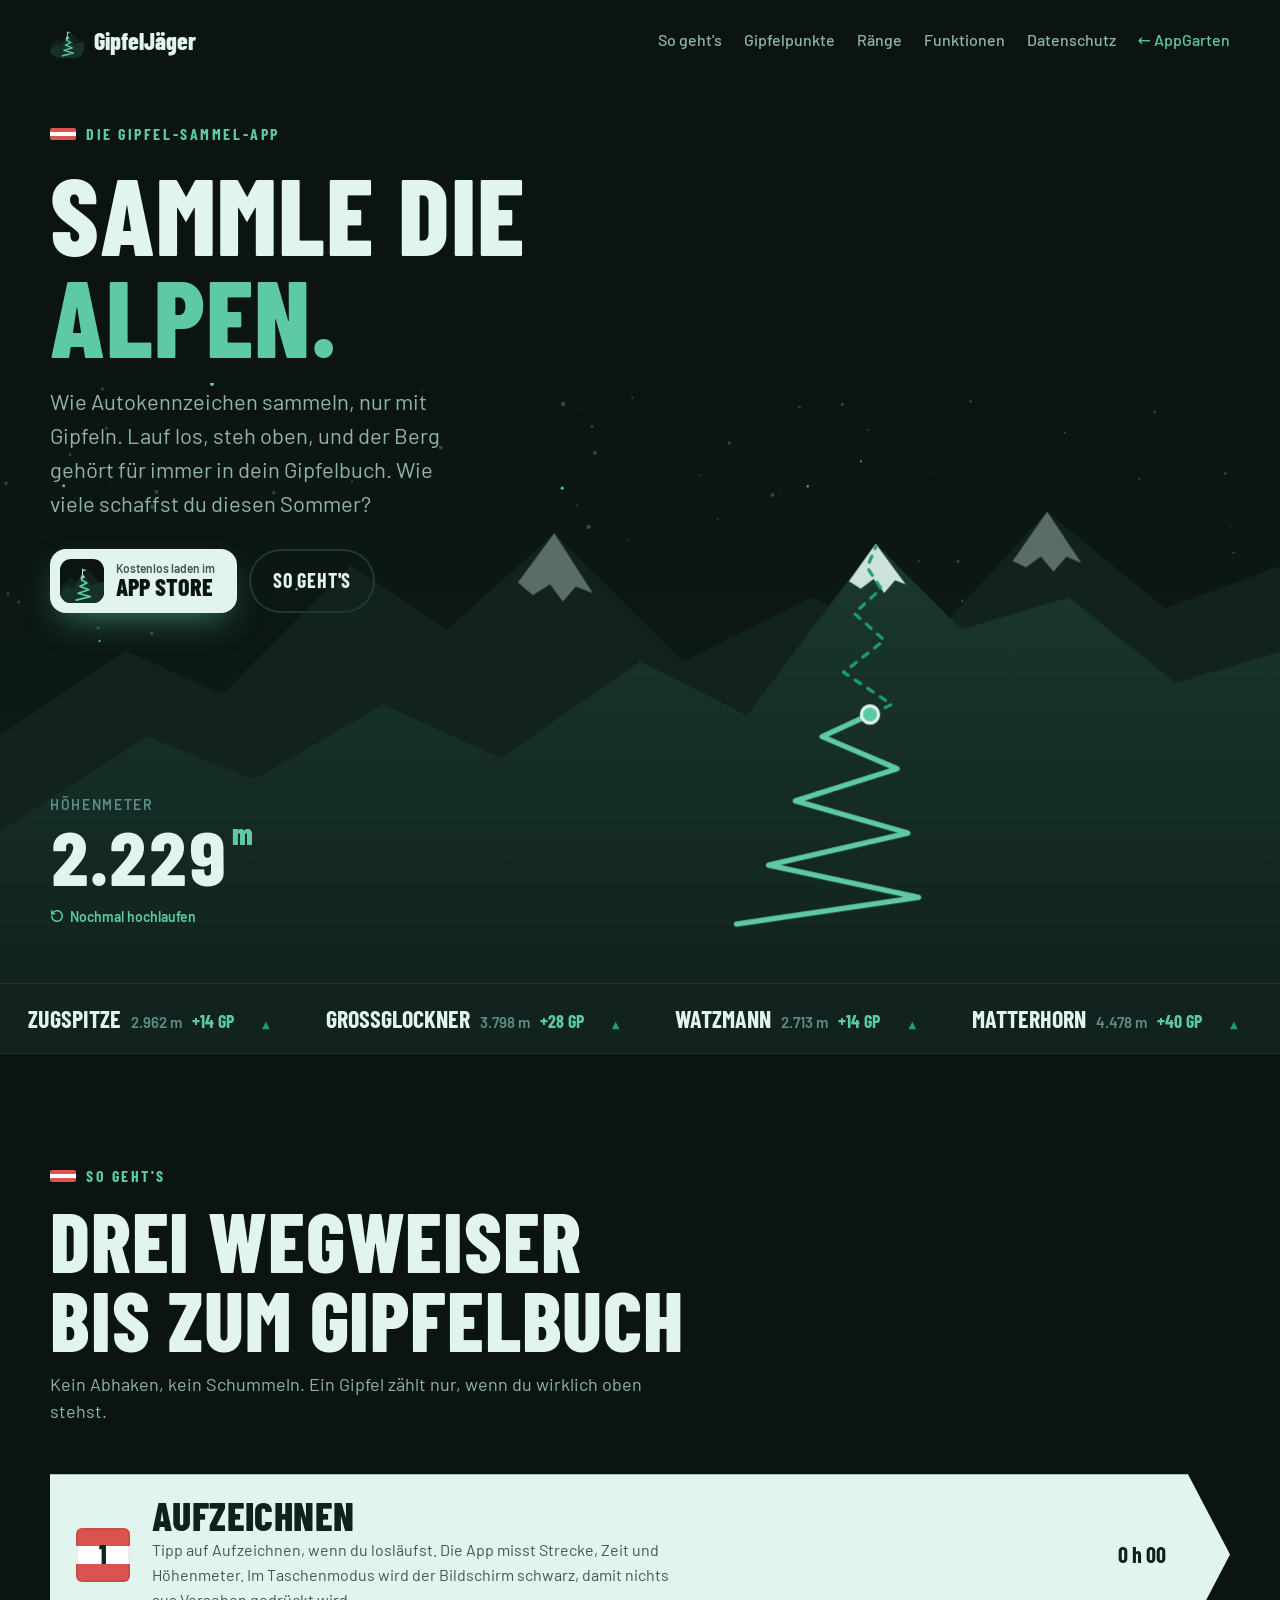
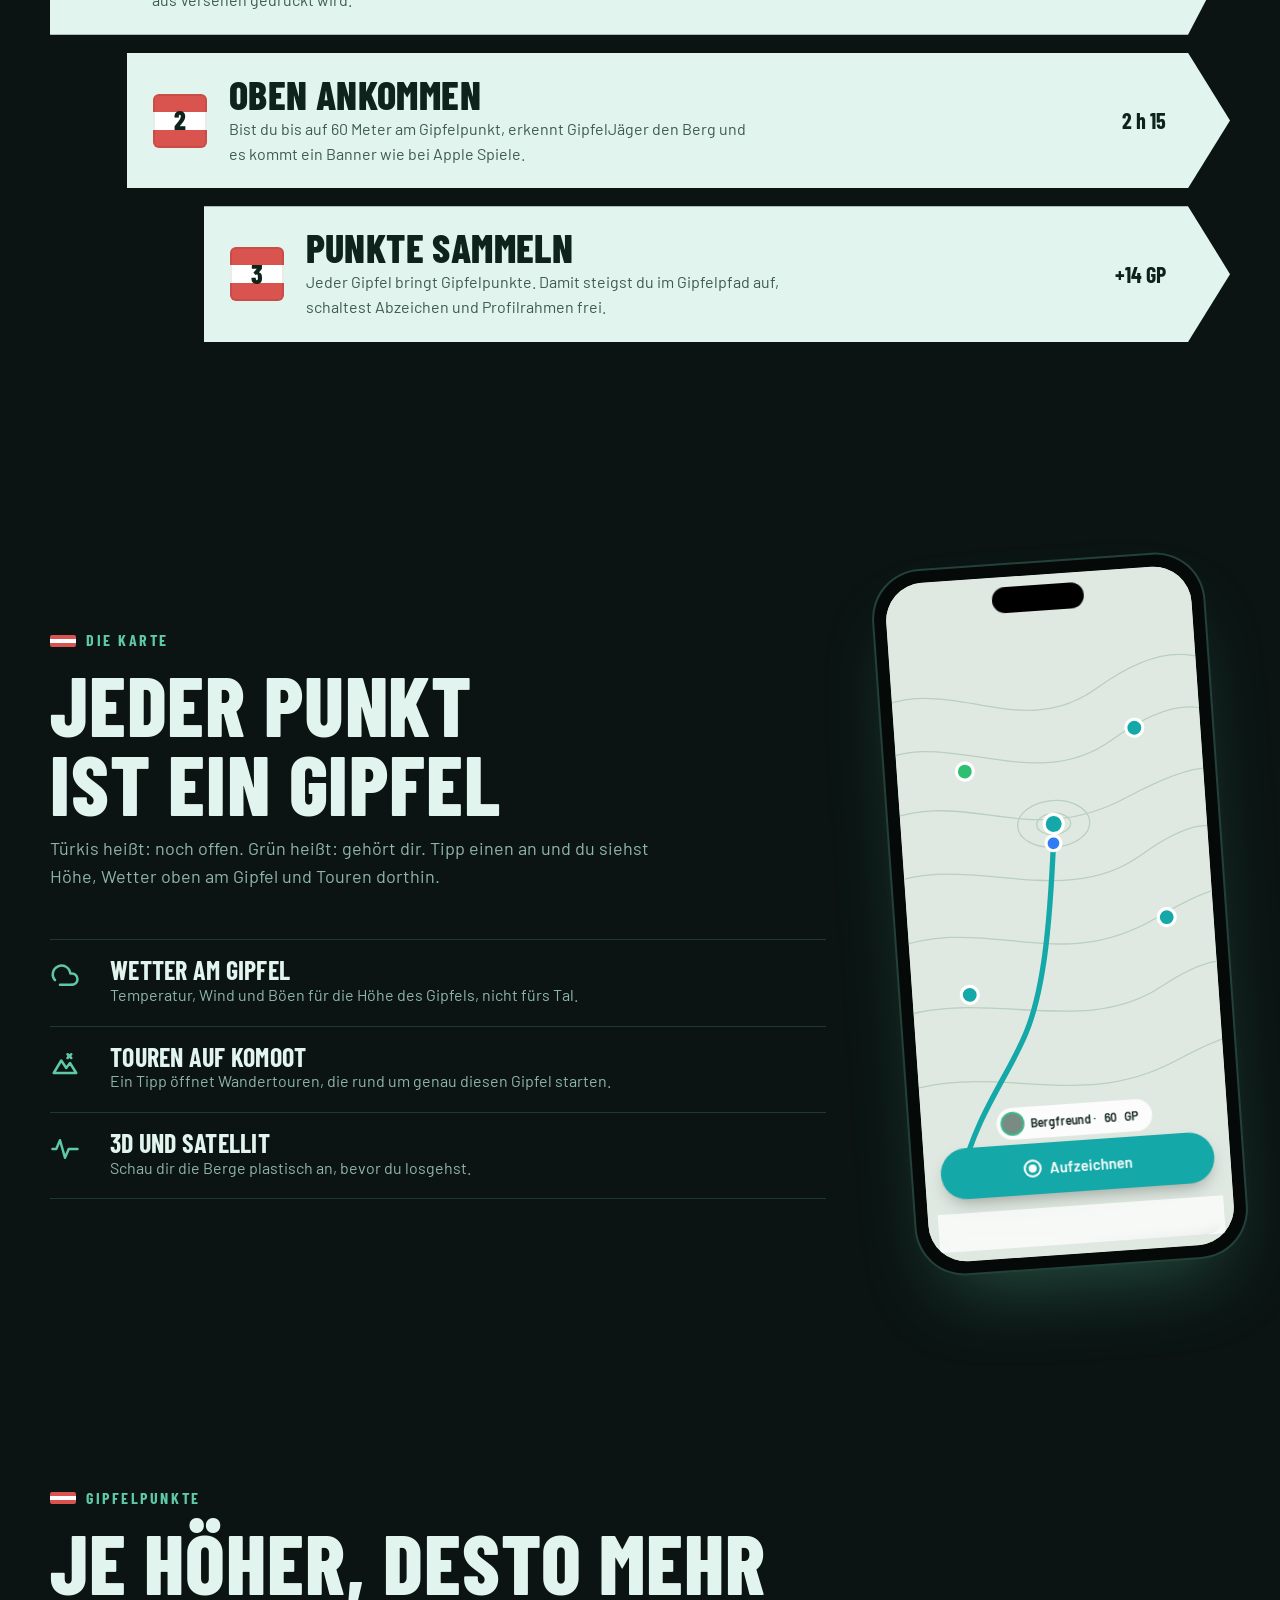
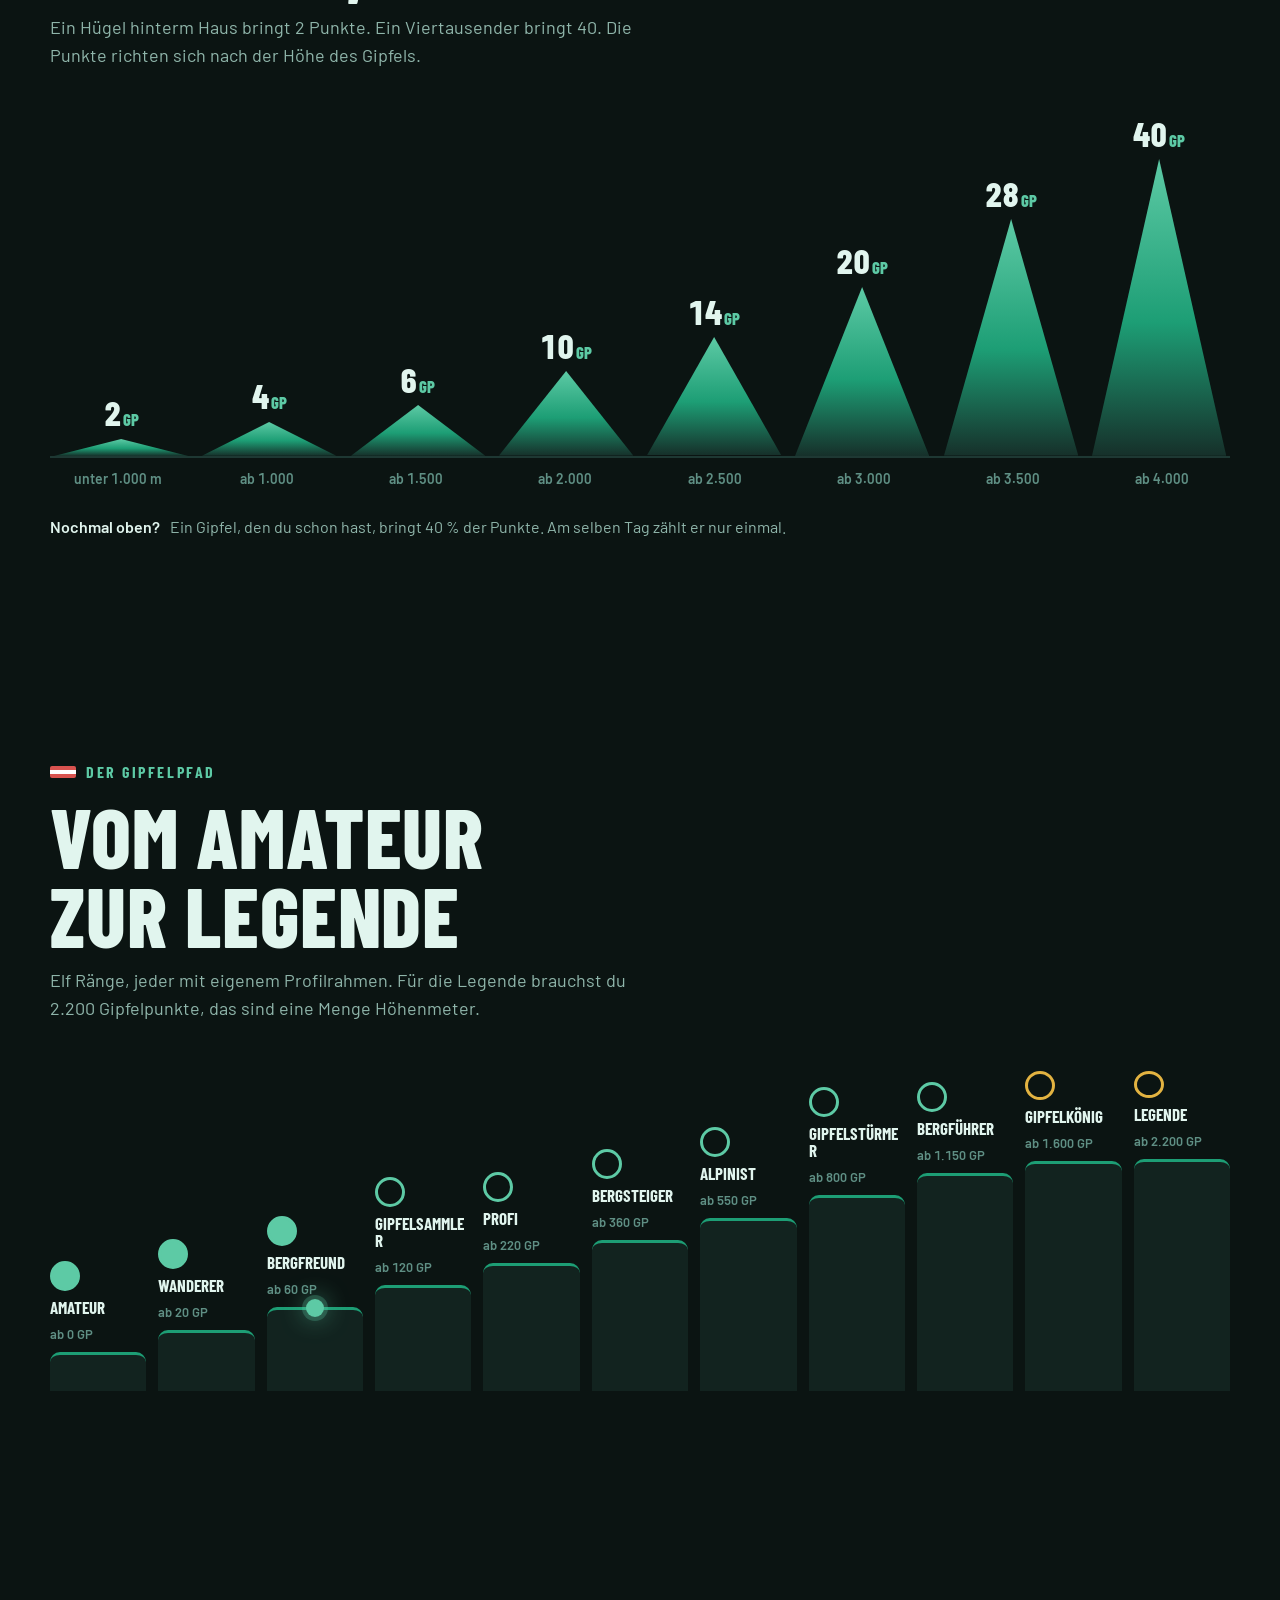
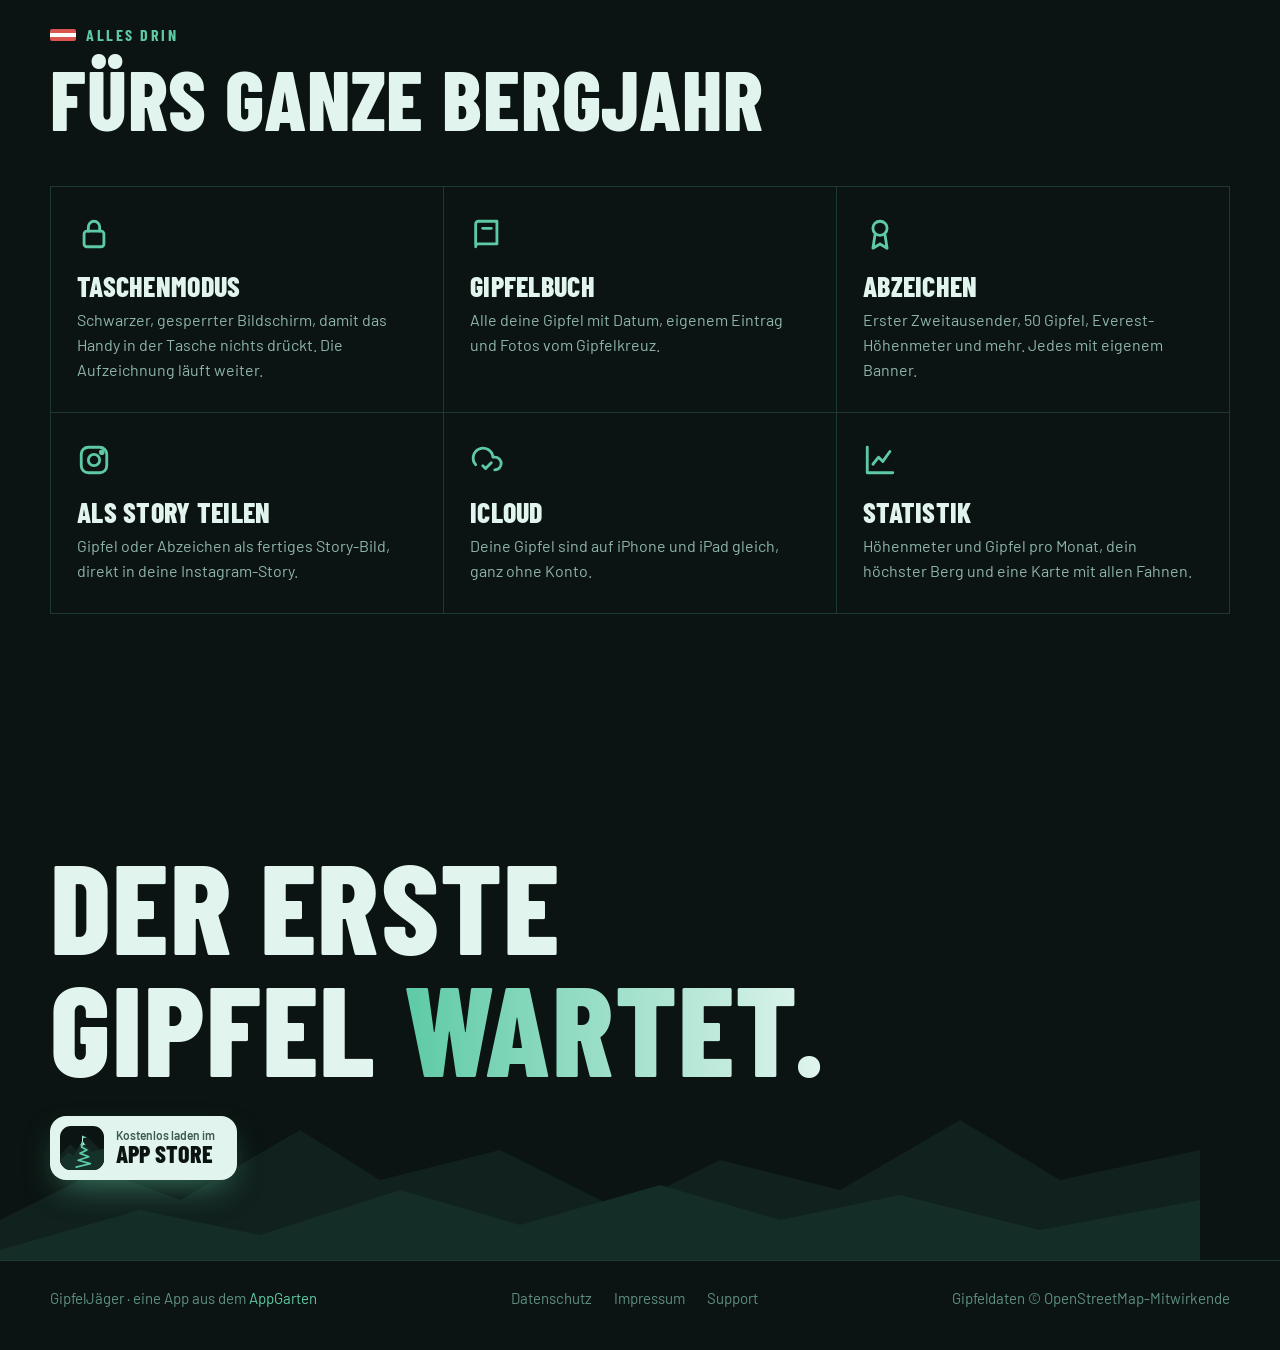
==== gipfeljaeger/index.html @ a678eef6 "Webseite aus Zip ausgepackt" ====
<!DOCTYPE html>
<html lang="de">
<head>
<meta charset="utf-8">
<meta name="viewport" content="width=device-width, initial-scale=1">
<title>GipfelJäger</title>
<meta name="description" content="GipfelJäger – sammle die Gipfel der Alpen. Aufzeichnen, oben ankommen, Gipfelpunkte sammeln.">
<link rel="stylesheet" href="../fonts/fonts.css">
<style>
/* Plan: eine einzige Nachtwelt in Dunkelgrün, wie der Startbildschirm der App.
   Layout: Hero als Berg-Szene mit Zickzack-Aufstieg, darunter Wegweiser, Handy, Punkte-Profil, Gipfelpfad. */
:root {
  --nacht: #0B1412;
  --hang: #12231F;
  --grat: #16302A;
  --spur: #1E3833;
  --tuerkis: #5DCAA5;
  --tuerkis-tief: #1D9E75;
  --schnee: #E1F5EE;
  --nebel: #8FB5AA;
  --moos: #5F8F84;
  --markierung: #D9534F;
  --display: "Barlow Condensed", "Arial Narrow", system-ui, sans-serif;
  --text: "Barlow", system-ui, -apple-system, sans-serif;
  color-scheme: dark;
}
* { box-sizing: border-box; margin: 0; padding: 0; }
html { scroll-behavior: smooth; }
body {
  background: var(--nacht);
  color: var(--schnee);
  font-family: var(--text);
  font-size: 18px;
  line-height: 1.55;
  -webkit-font-smoothing: antialiased;
  overflow-x: hidden;
}
a { color: inherit; }
h1, h2, h3 { font-family: var(--display); text-wrap: balance; line-height: 0.95; letter-spacing: 0.01em; }
.zahl { font-variant-numeric: tabular-nums; }
.huelle { width: min(1180px, 100% - 32px); margin-inline: auto; }
:focus-visible { outline: 3px solid var(--tuerkis); outline-offset: 3px; border-radius: 6px; }

/* ---------- Kopfzeile ---------- */
.kopf {
  position: absolute; inset: 0 0 auto 0; z-index: 5;
  display: flex; align-items: center; justify-content: space-between;
  padding: 22px max(16px, calc((100% - 1180px) / 2));
}
.marke { display: flex; align-items: center; gap: 10px; font-family: var(--display); font-weight: 800; font-size: 24px; text-decoration: none; }
.marke svg { width: 34px; height: 34px; border-radius: 9px; }
.kopf nav { display: flex; gap: 22px; font-weight: 500; font-size: 16px; }
.kopf nav a { text-decoration: none; color: var(--nebel); transition: color .2s; }
.kopf nav a:hover { color: var(--schnee); }
.kopf nav a.garten-link { color: var(--tuerkis); }
@media (max-width: 640px) { .kopf nav { display: none; } }

/* ---------- Hero ---------- */
.hero { position: relative; overflow: hidden; padding-top: 120px; }
.hero-text { position: relative; z-index: 3; }
.hero-text > * { max-width: 640px; }
.eyebrow {
  display: inline-flex; align-items: center; gap: 10px;
  font-family: var(--display); font-weight: 700; font-size: 16px; letter-spacing: 0.16em; text-transform: uppercase;
  color: var(--tuerkis);
}
.eyebrow .blaze { width: 26px; height: 12px; background: linear-gradient(var(--markierung) 0 33%, #fff 33% 66%, var(--markierung) 66%); border-radius: 2px; }
.hero h1 { font-size: clamp(60px, 8.4vw, 118px); font-weight: 800; margin: 14px 0 18px; text-transform: uppercase; }
.hero h1 span { color: var(--tuerkis); display: block; }
.hero p.lead { font-size: clamp(18px, 2vw, 22px); color: var(--nebel); max-width: 34ch; }
.knoepfe { display: flex; flex-wrap: wrap; gap: 12px; margin-top: 28px; }
.knopf {
  display: inline-flex; align-items: center; gap: 10px;
  font-family: var(--display); font-weight: 700; font-size: 20px; letter-spacing: 0.04em; text-transform: uppercase;
  padding: 14px 24px; border-radius: 999px; border: 0; cursor: pointer; text-decoration: none;
  transition: transform .2s, background .2s, box-shadow .2s;
}
.knopf.voll { background: var(--tuerkis); color: var(--nacht); box-shadow: 0 10px 30px -10px rgba(93,202,165,.6); }
.knopf.voll:hover { transform: translateY(-2px); box-shadow: 0 16px 36px -10px rgba(93,202,165,.75); }
.knopf.leer { background: transparent; color: var(--schnee); box-shadow: inset 0 0 0 2px var(--spur); }
.knopf.leer:hover { box-shadow: inset 0 0 0 2px var(--tuerkis); }
.knopf small { font-family: var(--text); font-size: 13px; text-transform: none; letter-spacing: 0; font-weight: 500; opacity: .75; }

.szene { position: relative; margin-top: -230px; }
.szene > svg { display: block; width: 100%; height: clamp(320px, 47vw, 600px); }
@media (max-width: 1100px) { .szene { margin-top: -60px; } }
@media (max-width: 700px) { .szene { margin-top: 10px; } }

/* Höhenmesser über der Szene */
.hoehenmesser {
  position: absolute; left: max(16px, calc((100% - 1180px) / 2)); bottom: 9%;
  display: grid; gap: 2px; z-index: 3;
}
.hoehenmesser .wert { font-family: var(--display); font-weight: 800; font-size: clamp(40px, 6vw, 76px); line-height: 1; }
.hoehenmesser .wert sup { font-size: .4em; color: var(--tuerkis); vertical-align: top; margin-left: 4px; }
.hoehenmesser .klein { font-size: 14px; color: var(--moos); letter-spacing: .12em; text-transform: uppercase; font-weight: 600; }
.nochmal {
  justify-self: start; margin-top: 8px; background: none; border: 0; color: var(--tuerkis); font: 600 14px var(--text);
  cursor: pointer; display: inline-flex; align-items: center; gap: 6px; padding: 4px 0;
}

/* Banner wie in der App */
.banner {
  position: absolute; right: max(16px, calc((100% - 1180px) / 2)); top: 28%; z-index: 4;
  display: flex; align-items: center; gap: 12px;
  padding: 10px 18px 10px 10px; border-radius: 999px;
  background: rgba(225,245,238,.92); color: #10221d;
  box-shadow: 0 18px 40px -12px rgba(0,0,0,.6);
  backdrop-filter: blur(10px);
  transform: translateY(-14px) scale(.96); opacity: .0; transition: transform .5s cubic-bezier(.2,1.4,.4,1), opacity .4s;
  pointer-events: none;
}
.banner.zeigen { transform: none; opacity: 1; }
.banner .kreis { width: 42px; height: 42px; border-radius: 50%; background: linear-gradient(160deg, #6fe0a0, #2f9e5f); display: grid; place-items: center; }
.banner b { display: block; font-size: 15px; }
.banner span { font-size: 13px; color: #3e5a52; font-weight: 600; }
@media (max-width: 640px) { .banner { top: 14px; right: 16px; left: 16px; } .hoehenmesser { bottom: 18px; } }
.ohne-js .banner { opacity: 1; transform: none; }

/* ---------- Abschnitte ---------- */
section { padding: 110px 0; position: relative; }
.titel { display: grid; gap: 12px; margin-bottom: 48px; max-width: 760px; }
.titel h2 { font-size: clamp(44px, 6.5vw, 84px); font-weight: 800; text-transform: uppercase; }
.titel p { color: var(--nebel); max-width: 60ch; }

/* Wegweiser */
.wegweiser { display: grid; gap: 18px; }
.schild {
  display: grid; grid-template-columns: auto 1fr auto; align-items: center; gap: 22px;
  background: var(--schnee); color: #0f231d;
  padding: 22px 64px 22px 26px;
  clip-path: polygon(0 0, calc(100% - 42px) 0, 100% 50%, calc(100% - 42px) 100%, 0 100%);
  transition: transform .35s cubic-bezier(.2,1.2,.4,1);
}
.schild:nth-child(2) { margin-left: clamp(0px, 6vw, 80px); }
.schild:nth-child(3) { margin-left: clamp(0px, 12vw, 160px); }
.schild:hover { transform: translateX(10px); }
.schild .blaze {
  width: 54px; height: 54px; border-radius: 6px;
  background: linear-gradient(var(--markierung) 0 33%, #fff 33% 66%, var(--markierung) 66%);
  display: grid; place-items: center; font-family: var(--display); font-weight: 800; font-size: 26px; color: #0f231d;
  box-shadow: inset 0 0 0 2px rgba(0,0,0,.08);
}
.schild h3 { font-size: clamp(28px, 3.4vw, 40px); font-weight: 800; text-transform: uppercase; }
.schild p { font-size: 16px; color: #3d5a51; margin-top: 4px; max-width: 58ch; }
.schild .zeit { font-family: var(--display); font-weight: 700; font-size: 22px; white-space: nowrap; color: #0f231d; }
@media (max-width: 640px) {
  .schild { grid-template-columns: auto 1fr; padding-right: 54px; }
  .schild .zeit { grid-column: 2; }
}

/* Handy + Text */
.zweispaltig { display: grid; grid-template-columns: 1fr minmax(280px, 340px); gap: 64px; align-items: center; }
@media (max-width: 900px) { .zweispaltig { grid-template-columns: 1fr; } }
.handy {
  position: relative; width: 100%; max-width: 330px; aspect-ratio: 9 / 19.2; margin-inline: auto;
  border-radius: 48px; padding: 12px; background: #050a09;
  box-shadow: 0 0 0 2px #24403a, 0 40px 80px -30px rgba(93,202,165,.35);
  transform: rotate(-4deg); transition: transform .6s cubic-bezier(.2,1.2,.4,1);
}
.handy:hover { transform: rotate(0deg) translateY(-6px); }
.bildschirm { position: relative; height: 100%; border-radius: 38px; overflow: hidden; background: #dfe9e1; }
.bildschirm svg.karte { position: absolute; inset: 0; width: 100%; height: 100%; }
.insel { position: absolute; top: 10px; left: 50%; translate: -50% 0; width: 92px; height: 26px; border-radius: 20px; background: #000; z-index: 3; }
.app-banner {
  position: absolute; left: 10px; right: 10px; top: 46px; z-index: 3;
  display: flex; align-items: center; gap: 9px; padding: 7px 12px 7px 7px; border-radius: 999px;
  background: rgba(255,255,255,.92); color: #10221d; box-shadow: 0 10px 24px -8px rgba(0,0,0,.35);
  animation: bannerSchleife 7s infinite;
}
.app-banner .kreis { width: 30px; height: 30px; border-radius: 50%; background: linear-gradient(160deg, #6fe0a0, #2f9e5f); display: grid; place-items: center; flex: none; }
.app-banner b { display: block; font-size: 11px; color: #4b6a62; }
.app-banner span { font-size: 13px; font-weight: 600; }
@keyframes bannerSchleife {
  0%, 8% { transform: translateY(-80px); opacity: 0; }
  14%, 62% { transform: none; opacity: 1; }
  70%, 100% { transform: translateY(-80px); opacity: 0; }
}
.rang-pill {
  position: absolute; left: 50%; translate: -50% 0; bottom: 92px; z-index: 2;
  display: flex; align-items: center; gap: 8px; padding: 6px 14px 6px 6px; border-radius: 999px;
  background: rgba(255,255,255,.85); color: #10221d; font-size: 12px; font-weight: 600; white-space: nowrap;
}
.rang-pill i { width: 20px; height: 20px; border-radius: 50%; background: #7a8b86; box-shadow: 0 0 0 2px #3fb68a; }
.auf-knopf {
  position: absolute; left: 16px; right: 16px; bottom: 30px; z-index: 2;
  background: #14a8a8; color: #fff; border-radius: 999px; padding: 14px; text-align: center;
  font-weight: 600; font-size: 15px; display: flex; justify-content: center; align-items: center; gap: 8px;
  box-shadow: 0 8px 18px -6px rgba(0,0,0,.35);
}
.auf-knopf::before { content: ""; width: 14px; height: 14px; border-radius: 50%; border: 2px solid #fff; box-shadow: inset 0 0 0 3px #14a8a8, inset 0 0 0 8px #fff; }
.punkt-puls { transform-box: fill-box; transform-origin: center; animation: puls 2.2s infinite; }
@keyframes puls { 0% { transform: scale(1); opacity: .55; } 100% { transform: scale(3.2); opacity: 0; } }

.liste { display: grid; }
.liste .zeile { display: grid; grid-template-columns: 44px 1fr; gap: 16px; padding: 18px 0; border-top: 1px solid var(--spur); }
.liste .zeile:last-child { border-bottom: 1px solid var(--spur); }
.liste svg { width: 30px; height: 30px; color: var(--tuerkis); margin-top: 3px; }
.liste h3 { font-size: 26px; font-weight: 700; text-transform: uppercase; }
.liste p { color: var(--nebel); font-size: 16px; }

/* Punkte-Profil */
.profil {
  display: grid; grid-template-columns: repeat(8, 1fr); align-items: end; gap: clamp(4px, 1.2vw, 14px);
  height: 340px; padding: 0 4px; border-bottom: 2px solid var(--spur); position: relative;
}
.saeule { position: relative; height: 100%; display: flex; flex-direction: column; justify-content: flex-end; align-items: center; }
.saeule .berg {
  width: 100%; height: var(--h);
  background: linear-gradient(180deg, var(--tuerkis) 0%, var(--tuerkis-tief) 55%, var(--grat) 100%);
  clip-path: polygon(50% 0, 100% 100%, 0 100%);
  transform-origin: bottom; transition: transform .4s, filter .3s;
}
.saeule:hover .berg { filter: brightness(1.15); transform: scaleY(1.03); }
.saeule .gp {
  font-family: var(--display); font-weight: 800; font-size: clamp(20px, 2.6vw, 34px); line-height: 1; margin-bottom: 8px;
}
.saeule .gp small { font-size: .5em; color: var(--tuerkis); margin-left: 2px; }
.achse { display: grid; grid-template-columns: repeat(8, 1fr); gap: clamp(4px, 1.2vw, 14px); margin-top: 10px; }
.achse span { text-align: center; font-size: clamp(11px, 1.3vw, 14px); color: var(--moos); font-weight: 600; }
.hinweis { margin-top: 26px; color: var(--nebel); font-size: 16px; display: flex; gap: 10px; align-items: baseline; flex-wrap: wrap; }
.hinweis b { color: var(--schnee); }

/* Gipfelpfad (Ränge als Höhenprofil) */
.pfad { overflow-x: auto; padding-bottom: 12px; }
.stufen { display: flex; align-items: flex-end; gap: 12px; min-width: 1150px; height: 320px; }
.stufe { flex: 1; display: flex; flex-direction: column; justify-content: flex-end; gap: 8px; height: 100%; }
.stufe .block {
  height: var(--h); border-radius: 10px 10px 0 0; background: var(--hang);
  border-top: 3px solid var(--tuerkis-tief); position: relative;
}
.stufe:last-child .block { background: linear-gradient(180deg, #3a2d14, var(--hang)); border-top-color: #e3b341; }
.stufe .name { font-family: var(--display); font-weight: 700; font-size: 17px; text-transform: uppercase; line-height: 1; overflow-wrap: anywhere; }
.stufe .ab { font-size: 13px; color: var(--moos); font-weight: 600; }
.stufe .ring {
  width: 30px; height: 30px; border-radius: 50%; border: 3px solid var(--tuerkis); background: var(--nacht);
}
.stufe:nth-child(n+10) .ring { border-color: #e3b341; }

/* Features als Raster ohne Karten */
.raster { display: grid; grid-template-columns: repeat(3, 1fr); gap: 0; border-top: 1px solid var(--spur); border-left: 1px solid var(--spur); }
.raster > div { padding: 30px 26px; border-right: 1px solid var(--spur); border-bottom: 1px solid var(--spur); transition: background .3s; }
.raster > div:hover { background: rgba(93,202,165,.06); }
.raster svg { width: 34px; height: 34px; color: var(--tuerkis); margin-bottom: 14px; }
.raster h3 { font-size: 28px; font-weight: 800; text-transform: uppercase; margin-bottom: 8px; }
.raster p { color: var(--nebel); font-size: 16px; }
@media (max-width: 900px) { .raster { grid-template-columns: 1fr 1fr; } }
@media (max-width: 560px) { .raster { grid-template-columns: 1fr; } }

/* Schluss */
.schluss { text-align: left; padding: 120px 0 80px; overflow: hidden; }
.schluss h2 { font-size: clamp(56px, 10vw, 140px); font-weight: 800; text-transform: uppercase; }
.schluss h2 span { color: var(--tuerkis); }
.schluss .grat { position: absolute; inset: auto 0 0 0; height: 160px; opacity: .9; z-index: -1; }
footer { border-top: 1px solid var(--spur); padding: 26px 0 40px; color: var(--moos); font-size: 15px; }
footer .huelle { display: flex; flex-wrap: wrap; gap: 14px 28px; justify-content: space-between; }
footer nav { display: flex; gap: 22px; flex-wrap: wrap; }
footer a { text-decoration: none; }
footer a:hover { color: var(--schnee); }

/* Sterne */
.stern { animation: funkeln var(--d, 3s) ease-in-out infinite alternate; }
@keyframes funkeln { from { opacity: .25; } to { opacity: 1; } }


/* App-Store-Knopf */
.store {
  display: inline-flex; align-items: center; gap: 12px;
  padding: 10px 22px 10px 10px; border-radius: 16px; text-decoration: none;
  background: var(--schnee); color: var(--nacht);
  position: relative; overflow: hidden; isolation: isolate;
  box-shadow: 0 14px 34px -12px rgba(93,202,165,.6);
  transition: transform .25s cubic-bezier(.2,1.4,.4,1), box-shadow .25s;
}
.store:hover { transform: translateY(-3px) scale(1.02); box-shadow: 0 20px 40px -12px rgba(93,202,165,.8); }
.store svg { width: 44px; height: 44px; border-radius: 11px; flex: none; }
.store small { display: block; font-size: 12px; font-weight: 600; color: #3d5a51; line-height: 1.1; }
.store strong { display: block; font-family: var(--display); font-weight: 800; font-size: 24px; text-transform: uppercase; line-height: 1; }
.store::after {
  content: ""; position: absolute; inset: -40% auto -40% -60%; width: 40%; z-index: -1;
  background: linear-gradient(100deg, transparent, rgba(93,202,165,.45), transparent);
  transform: skewX(-20deg); animation: glanz 3.8s ease-in-out infinite;
}
@keyframes glanz { 0%, 55% { left: -60%; } 100% { left: 130%; } }

/* Laufband mit Gipfeln */
.laufband { border-block: 1px solid var(--spur); overflow: hidden; background: var(--hang); }
.laufband .spur-innen { display: flex; width: max-content; animation: laufen 48s linear infinite; }
.laufband:hover .spur-innen { animation-play-state: paused; }
.laufband span {
  display: inline-flex; align-items: baseline; gap: 10px; padding: 16px 28px;
  font-family: var(--display); font-weight: 700; font-size: 24px; text-transform: uppercase; white-space: nowrap;
}
.laufband span em { font-style: normal; font-family: var(--text); font-size: 15px; color: var(--moos); font-weight: 600; text-transform: none; }
.laufband span b { color: var(--tuerkis); font-size: 18px; }
.laufband span::after { content: "▲"; font-size: 10px; color: var(--tuerkis-tief); margin-left: 18px; }
@keyframes laufen { to { transform: translateX(-50%); } }

/* Sternschnuppe */
.schnuppe { stroke: url(#schnuppe); stroke-width: 2; stroke-linecap: round; opacity: 0; }
.schnuppe.flug { animation: flug 1.2s ease-out forwards; }
@keyframes flug {
  0% { opacity: 0; transform: translate(0,0); }
  15% { opacity: 1; }
  100% { opacity: 0; transform: translate(-260px, 120px); }
}
.ebene { transition: transform .2s linear; will-change: transform; }

/* Bewegung beim Hineinscrollen (Startzustand bleibt sichtbar) */
.js .schild.warten { transform: translateX(-40px); }
.schild.da { animation: reinRutschen .8s cubic-bezier(.2,1.2,.4,1) both; }
.schild.da:nth-child(2) { animation-delay: .12s; }
.schild.da:nth-child(3) { animation-delay: .24s; }
@keyframes reinRutschen { from { transform: translateX(-40px); } to { transform: none; } }
.schild .blaze { animation: wackeln 5s ease-in-out infinite; }
.schild:nth-child(2) .blaze { animation-delay: .6s; }
.schild:nth-child(3) .blaze { animation-delay: 1.2s; }
@keyframes wackeln { 0%, 86%, 100% { transform: rotate(0); } 90% { transform: rotate(-8deg); } 94% { transform: rotate(6deg); } }

.profil.warten .berg { transform: scaleY(.12); }
.profil.da .berg { animation: wachsen 1.1s cubic-bezier(.2,1.1,.3,1) both; }
@keyframes wachsen { from { transform: scaleY(.12); } to { transform: none; } }
.profil.da .saeule:nth-child(2) .berg { animation-delay: .08s; }
.profil.da .saeule:nth-child(3) .berg { animation-delay: .16s; }
.profil.da .saeule:nth-child(4) .berg { animation-delay: .24s; }
.profil.da .saeule:nth-child(5) .berg { animation-delay: .32s; }
.profil.da .saeule:nth-child(6) .berg { animation-delay: .40s; }
.profil.da .saeule:nth-child(7) .berg { animation-delay: .48s; }
.profil.da .saeule:nth-child(8) .berg { animation-delay: .56s; }

.stufen { position: relative; }
.kletterer {
  position: absolute; width: 18px; height: 18px; border-radius: 50%;
  background: var(--tuerkis); box-shadow: 0 0 0 4px rgba(93,202,165,.25), 0 0 24px rgba(93,202,165,.8);
  transition: left .5s cubic-bezier(.4,1.4,.5,1), bottom .5s cubic-bezier(.4,1.4,.5,1);
  pointer-events: none; z-index: 2;
}
.stufe.erreicht .ring { background: var(--tuerkis); }
.stufe:nth-child(n+10).erreicht .ring { background: #e3b341; }

.schluss h2 span {
  background: linear-gradient(90deg, var(--tuerkis), var(--schnee), var(--tuerkis));
  background-size: 200% 100%; -webkit-background-clip: text; background-clip: text; color: transparent;
  animation: schimmer 4s linear infinite;
}
@keyframes schimmer { to { background-position: -200% 0; } }

/* Handy: drei Bildschirme, die sich abwechseln */
.screen { position: absolute; inset: 0; opacity: 0; transition: opacity .6s; }
.screen.aktiv { opacity: 1; }
.app-banner { animation: none; transform: translateY(-80px); opacity: 0; transition: transform .5s cubic-bezier(.2,1.4,.4,1), opacity .3s; }
.app-banner.zeigen { transform: none; opacity: 1; }
.tabbar {
  position: absolute; left: 10px; right: 10px; bottom: 10px; z-index: 4;
  display: flex; justify-content: space-around; padding: 8px 6px; border-radius: 26px;
  background: rgba(255,255,255,.75); backdrop-filter: blur(10px);
}
.tabbar i { width: 22px; height: 22px; border-radius: 6px; background: #9fb3ad; transition: background .3s, transform .3s; }
.tabbar i.an { background: #14a8a8; transform: scale(1.15); }
.screen .auf-knopf { bottom: 62px; }
.screen .rang-pill { bottom: 118px; }
.hell { background: #f4f7f5; color: #10221d; padding: 52px 14px 70px; height: 100%; }
.hell h4 { font-family: var(--text); font-size: 24px; font-weight: 700; margin-bottom: 12px; }
.buch-zeile {
  display: grid; grid-template-columns: 40px 1fr auto; gap: 10px; align-items: center;
  padding: 9px 0; border-bottom: 1px solid #dde6e2; font-size: 13px;
  transform: translateX(0); transition: transform .5s cubic-bezier(.2,1.3,.4,1), opacity .4s;
}
.screen:not(.aktiv) .buch-zeile { transform: translateX(30px); opacity: .0; }
.buch-zeile .foto { width: 40px; height: 40px; border-radius: 9px; }
.buch-zeile b { display: block; font-size: 14px; }
.buch-zeile small { color: #6b817a; }
.buch-zeile .gp { color: #14a8a8; font-weight: 700; text-align: right; }
.buch-zeile .gp span { display: block; color: #10221d; font-weight: 600; }
.erfolg-kopf { text-align: center; display: grid; justify-items: center; gap: 4px; }
.erfolg-kopf .bild { width: 70px; height: 70px; border-radius: 50%; background: #9aaca6; box-shadow: 0 0 0 4px #f4f7f5, 0 0 0 7px #3fb68a; }
.erfolg-kopf b { font-size: 22px; }
.balken { width: 80%; height: 8px; border-radius: 9px; background: #dde6e2; overflow: hidden; margin-top: 6px; }
.balken i { display: block; height: 100%; width: 0; background: #14a8a8; border-radius: 9px; transition: width 1.6s cubic-bezier(.3,1,.4,1) .3s; }
.screen.aktiv .balken i { width: 62%; }
.abz { display: grid; grid-template-columns: repeat(3, 1fr); gap: 8px; margin-top: 18px; }
.abz div {
  aspect-ratio: 1; border-radius: 14px; display: grid; place-items: center; font-size: 11px; font-weight: 700; text-align: center; padding: 4px;
  transform: scale(1); transition: transform .5s cubic-bezier(.2,1.6,.4,1);
}
.screen:not(.aktiv) .abz div { transform: scale(.4); }
.abz div:nth-child(2) { transition-delay: .08s; } .abz div:nth-child(3) { transition-delay: .16s; }
.abz div:nth-child(4) { transition-delay: .24s; } .abz div:nth-child(5) { transition-delay: .32s; } .abz div:nth-child(6) { transition-delay: .4s; }
.abz svg { width: 26px; height: 26px; display: block; margin: 0 auto 2px; }

@media (prefers-reduced-motion: reduce) {
  *, *::before, *::after { animation: none !important; transition: none !important; }
  .banner, .app-banner { opacity: 1; transform: none; }
  .js .schild.warten, .profil.warten .berg { transform: none; }
}
</style>
</head>
<body class="ohne-js">

<header class="kopf">
  <a class="marke" href="#top" aria-label="GipfelJäger Startseite">
    <svg viewBox="0 0 180 180" aria-hidden="true"><rect width="180" height="180" fill="#0B1412"/><path d="M0 118 L42 74 L66 96 L112 44 L180 112 L180 180 L0 180Z" fill="#12231F"/><path d="M0 140 L34 108 L56 122 L92 62 L130 106 L180 92 L180 180 L0 180Z" fill="#16302A"/><path d="M80 82 L92 62 L104 78 L97 76 L92 84 L86 76Z" fill="#E1F5EE"/><path d="M66 168 L124 154 L74 140 L118 126 L82 112 L110 98 L88 86 L92 66" stroke="#5DCAA5" stroke-width="7" stroke-linejoin="round" stroke-linecap="round" fill="none"/><line x1="92" y1="64" x2="92" y2="40" stroke="#E1F5EE" stroke-width="4"/><path d="M92 40 L110 46 L92 52Z" fill="#5DCAA5"/></svg>
    GipfelJäger
  </a>
  <nav aria-label="Abschnitte">
    <a href="#so-gehts">So geht's</a>
    <a href="#punkte">Gipfelpunkte</a>
    <a href="#raenge">Ränge</a>
    <a href="#mehr">Funktionen</a>
    <a href="datenschutz.html">Datenschutz</a>
    <a href="../index.html" class="garten-link">← AppGarten</a>
  </nav>
</header>

<main id="top">
  <!-- HERO -->
  <div class="hero">
    <div class="huelle hero-text">
      <div class="eyebrow"><span class="blaze" aria-hidden="true"></span>Die Gipfel-Sammel-App</div>
      <h1>Sammle die <span>Alpen.</span></h1>
      <p class="lead">Wie Autokennzeichen sammeln, nur mit Gipfeln. Lauf los, steh oben, und der Berg gehört für immer in dein Gipfelbuch. Wie viele schaffst du diesen Sommer?</p>
      <div class="knoepfe">
        <!-- Hier später den echten App-Store-Link eintragen -->
        <a class="store" href="#app-store" aria-label="GipfelJäger im App Store laden">
          <svg viewBox="0 0 180 180" aria-hidden="true"><rect width="180" height="180" fill="#0B1412"/><path d="M0 118 L42 74 L66 96 L112 44 L180 112 L180 180 L0 180Z" fill="#12231F"/><path d="M0 140 L34 108 L56 122 L92 62 L130 106 L180 92 L180 180 L0 180Z" fill="#16302A"/><path d="M80 82 L92 62 L104 78 L97 76 L92 84 L86 76Z" fill="#E1F5EE"/><path d="M66 168 L124 154 L74 140 L118 126 L82 112 L110 98 L88 86 L92 66" stroke="#5DCAA5" stroke-width="7" stroke-linejoin="round" stroke-linecap="round" fill="none"/><line x1="92" y1="64" x2="92" y2="40" stroke="#E1F5EE" stroke-width="4"/><path d="M92 40 L110 46 L92 52Z" fill="#5DCAA5"/></svg>
          <span><small>Kostenlos laden im</small><strong>App Store</strong></span>
        </a>
        <a class="knopf leer" href="#so-gehts">So geht's</a>
      </div>
    </div>

    <div class="szene" aria-label="Animation: ein Punkt läuft im Zickzack auf einen Gipfel">
      <svg id="szene" viewBox="0 0 1200 560" preserveAspectRatio="xMidYMax slice" role="img" aria-hidden="true">
        <defs>
          <linearGradient id="himmel" x1="0" y1="0" x2="0" y2="1">
            <stop offset="0" stop-color="#0B1412"/>
            <stop offset="1" stop-color="#0f1e1a"/>
          </linearGradient>
          <linearGradient id="nah" x1="0" y1="0" x2="0" y2="1">
            <stop offset="0" stop-color="#1a3830"/>
            <stop offset="1" stop-color="#12231F"/>
          </linearGradient>
        </defs>
        <rect width="1200" height="560" fill="url(#himmel)"/>
        <linearGradient id="schnuppe" x1="0" y1="0" x2="1" y2="0"><stop offset="0" stop-color="#E1F5EE"/><stop offset="1" stop-color="#E1F5EE" stop-opacity="0"/></linearGradient>
        <g id="sterne" class="ebene"></g>
        <line id="schnuppe" class="schnuppe" x1="900" y1="40" x2="980" y2="2"/>
        <g id="ebeneFern" class="ebene">
        <path id="fern" d="M0 330 L120 250 L210 290 L330 170 L420 230 L520 140 L640 260 L760 200 L860 250 L980 120 L1090 210 L1200 170 L1200 560 L0 560 Z" fill="#12231F"/>
        <path d="M486 186 L520 140 L556 196 L540 190 L528 204 L516 188 L500 198 Z" fill="#E1F5EE" opacity=".35"/>
        <path d="M948 166 L980 120 L1012 168 L998 162 L986 176 L974 162 L960 172 Z" fill="#E1F5EE" opacity=".35"/>
        </g>
        <path id="nahberg" d="M0 420 L140 330 L240 370 L360 300 L470 350 L600 260 L700 310 L820 150 L900 230 L1000 200 L1100 280 L1200 250 L1200 560 L0 560Z" fill="url(#nah)"/>
        <path d="M795 185 L820 150 L848 188 L838 184 L828 196 L818 183 L806 192 Z" fill="#E1F5EE" opacity=".9"/>
        <!-- Weg -->
        <path id="wegHinten" d="M690 505 L860 480 L720 450 L850 420 L745 390 L840 360 L770 330 L835 300 L790 270 L828 240 L800 215 L825 192 L812 172 L820 153" fill="none" stroke="#1D9E75" stroke-width="3" stroke-dasharray="6 8" stroke-linecap="round" stroke-linejoin="round"/>
        <path id="weg" d="M690 505 L860 480 L720 450 L850 420 L745 390 L840 360 L770 330 L835 300 L790 270 L828 240 L800 215 L825 192 L812 172 L820 153" fill="none" stroke="#5DCAA5" stroke-width="5" stroke-linecap="round" stroke-linejoin="round"/>
        <!-- Fahne -->
        <g id="fahne">
          <line x1="820" y1="153" x2="820" y2="108" stroke="#E1F5EE" stroke-width="3" stroke-linecap="round"/>
          <path d="M820 108 L850 118 L820 128 Z" fill="#5DCAA5"/>
        </g>
        <circle id="wanderer" cx="820" cy="153" r="8" fill="#5DCAA5" stroke="#E1F5EE" stroke-width="3"/>
      </svg>

      <div class="hoehenmesser" aria-live="polite">
        <span class="klein">Höhenmeter</span>
        <span class="wert zahl"><span id="hm">1.050</span><sup>m</sup></span>
        <button class="nochmal" id="nochmal" type="button">
          <svg width="14" height="14" viewBox="0 0 24 24" fill="none" stroke="currentColor" stroke-width="2.5" stroke-linecap="round" aria-hidden="true"><path d="M3 12a9 9 0 1 0 3-6.7L3 8"/><path d="M3 3v5h5"/></svg>
          Nochmal hochlaufen
        </button>
      </div>

      <div class="banner zeigen" id="banner" role="status">
        <div class="kreis">
          <svg width="22" height="22" viewBox="0 0 24 24" fill="#fff" aria-hidden="true"><path d="M3 20 L9.5 9 L13 14.5 L15.5 11 L21 20 Z"/></svg>
        </div>
        <div><b>Neuer Gipfel erreicht</b><span>Hochvogel · 2.592 m · +14 GP</span></div>
      </div>
    </div>
  </div>

  <div class="laufband" aria-label="Beispiel-Gipfel mit Höhe und Gipfelpunkten">
    <div class="spur-innen" id="laufband"></div>
  </div>

  <!-- SO GEHT'S -->
  <section id="so-gehts">
    <div class="huelle">
      <div class="titel">
        <div class="eyebrow"><span class="blaze" aria-hidden="true"></span>So geht's</div>
        <h2>Drei Wegweiser bis zum Gipfelbuch</h2>
        <p>Kein Abhaken, kein Schummeln. Ein Gipfel zählt nur, wenn du wirklich oben stehst.</p>
      </div>
      <div class="wegweiser">
        <div class="schild">
          <div class="blaze">1</div>
          <div><h3>Aufzeichnen</h3><p>Tipp auf Aufzeichnen, wenn du losläufst. Die App misst Strecke, Zeit und Höhenmeter. Im Taschenmodus wird der Bildschirm schwarz, damit nichts aus Versehen gedrückt wird.</p></div>
          <div class="zeit">0 h 00</div>
        </div>
        <div class="schild">
          <div class="blaze">2</div>
          <div><h3>Oben ankommen</h3><p>Bist du bis auf 60 Meter am Gipfelpunkt, erkennt GipfelJäger den Berg und es kommt ein Banner wie bei Apple Spiele.</p></div>
          <div class="zeit">2 h 15</div>
        </div>
        <div class="schild">
          <div class="blaze">3</div>
          <div><h3>Punkte sammeln</h3><p>Jeder Gipfel bringt Gipfelpunkte. Damit steigst du im Gipfelpfad auf, schaltest Abzeichen und Profilrahmen frei.</p></div>
          <div class="zeit">+14 GP</div>
        </div>
      </div>
    </div>
  </section>

  <!-- HANDY -->
  <section>
    <div class="huelle zweispaltig">
      <div>
        <div class="titel">
          <div class="eyebrow"><span class="blaze" aria-hidden="true"></span>Die Karte</div>
          <h2>Jeder Punkt ist ein Gipfel</h2>
          <p>Türkis heißt: noch offen. Grün heißt: gehört dir. Tipp einen an und du siehst Höhe, Wetter oben am Gipfel und Touren dorthin.</p>
        </div>
        <div class="liste">
          <div class="zeile">
            <svg viewBox="0 0 24 24" fill="none" stroke="currentColor" stroke-width="2" stroke-linecap="round" stroke-linejoin="round" aria-hidden="true"><path d="M17.5 19a4.5 4.5 0 0 0 0-9h-1.3A7 7 0 1 0 4 15.3"/><path d="M8 19h9.5"/></svg>
            <div><h3>Wetter am Gipfel</h3><p>Temperatur, Wind und Böen für die Höhe des Gipfels, nicht fürs Tal.</p></div>
          </div>
          <div class="zeile">
            <svg viewBox="0 0 24 24" fill="none" stroke="currentColor" stroke-width="2" stroke-linecap="round" stroke-linejoin="round" aria-hidden="true"><path d="M3 20l6-10 4 6 3-4 5 8z"/><path d="M14 5l3 3"/><path d="M17 5l-3 3"/></svg>
            <div><h3>Touren auf Komoot</h3><p>Ein Tipp öffnet Wandertouren, die rund um genau diesen Gipfel starten.</p></div>
          </div>
          <div class="zeile">
            <svg viewBox="0 0 24 24" fill="none" stroke="currentColor" stroke-width="2" stroke-linecap="round" stroke-linejoin="round" aria-hidden="true"><path d="M2 12h3l3-7 4 14 3-7h7"/></svg>
            <div><h3>3D und Satellit</h3><p>Schau dir die Berge plastisch an, bevor du losgehst.</p></div>
          </div>
        </div>
      </div>

      <div class="handy" aria-label="So sieht die App aus">
        <div class="bildschirm">
          <div class="insel"></div>

          <!-- 1: Karte -->
          <div class="screen aktiv" id="screenKarte">
            <svg class="karte" viewBox="0 0 300 640" preserveAspectRatio="xMidYMid slice" aria-hidden="true">
              <rect width="300" height="640" fill="#dfe9e1"/>
              <g fill="none" stroke="#b9cfbf" stroke-width="1.2">
                <path d="M-20 120 C60 80 120 160 200 110 S320 90 340 130"/>
                <path d="M-20 170 C50 130 130 210 210 160 S320 140 340 180"/>
                <path d="M-20 225 C70 190 120 260 220 215 S320 200 340 235"/>
                <path d="M-20 285 C60 250 150 320 230 270 S320 260 340 290"/>
                <path d="M-20 345 C80 310 140 380 240 330 S320 320 340 350"/>
                <path d="M-20 410 C70 380 160 440 240 395 S320 390 340 415"/>
                <path d="M-20 480 C80 450 150 510 250 465 S320 460 340 485"/>
                <ellipse cx="150" cy="235" rx="34" ry="22"/>
                <ellipse cx="150" cy="235" rx="16" ry="10"/>
              </g>
              <path id="handyRoute" d="M40 560 C60 500 90 470 110 430 S140 330 150 240" fill="none" stroke="#14a8a8" stroke-width="5" stroke-linecap="round"/>
              <g>
                <circle id="zielPin" cx="150" cy="235" r="9" fill="#14a8a8" stroke="#fff" stroke-width="3" style="transform-box: fill-box; transform-origin: center; transition: fill .3s, transform .4s cubic-bezier(.2,1.8,.4,1)"/>
                <circle cx="232" cy="150" r="8" fill="#14a8a8" stroke="#fff" stroke-width="3"/>
                <circle cx="70" cy="180" r="8" fill="#2fbf71" stroke="#fff" stroke-width="3"/>
                <circle cx="250" cy="330" r="8" fill="#14a8a8" stroke="#fff" stroke-width="3"/>
                <circle cx="60" cy="390" r="8" fill="#14a8a8" stroke="#fff" stroke-width="3"/>
              </g>
              <circle id="ichPuls" cx="40" cy="560" r="7" fill="#2f7cf6" class="punkt-puls"/>
              <circle id="ich" cx="40" cy="560" r="7" fill="#2f7cf6" stroke="#fff" stroke-width="3"/>
            </svg>
            <div class="app-banner" id="handyBanner">
              <div class="kreis"><svg width="16" height="16" viewBox="0 0 24 24" fill="#fff" aria-hidden="true"><path d="M3 20 L9.5 9 L13 14.5 L15.5 11 L21 20 Z"/></svg></div>
              <div><b>Neuer Gipfel erreicht</b><span>Hochvogel · +14 GP</span></div>
            </div>
            <div class="rang-pill"><i></i>Bergfreund · <span id="handyGP" class="zahl">60</span> GP</div>
            <div class="auf-knopf">Aufzeichnen</div>
          </div>

          <!-- 2: Gipfelbuch -->
          <div class="screen" id="screenBuch">
            <div class="hell">
              <h4>Gipfelbuch</h4>
              <div class="buch-zeile" style="transition-delay:.05s"><div class="foto" style="background:linear-gradient(160deg,#9cc9e8,#5f8f84 60%,#2c4a40)"></div><div><b>Hochvogel</b><small>heute · 1× besucht</small></div><div class="gp">2.592 m<span>+14 GP</span></div></div>
              <div class="buch-zeile" style="transition-delay:.15s"><div class="foto" style="background:linear-gradient(160deg,#f2c58b,#c97b4a 55%,#3b2a20)"></div><div><b>Nebelhorn</b><small>3. Okt. · 2× besucht</small></div><div class="gp">2.224 m<span>+14 GP</span></div></div>
              <div class="buch-zeile" style="transition-delay:.25s"><div class="foto" style="background:linear-gradient(160deg,#c7e3f4,#e9f2f6 45%,#7b8f99)"></div><div><b>Säntis</b><small>14. Sep. · 1× besucht</small></div><div class="gp">2.502 m<span>+14 GP</span></div></div>
              <div class="buch-zeile" style="transition-delay:.35s"><div class="foto" style="background:linear-gradient(160deg,#a9d39b,#4f8a52 60%,#22412a)"></div><div><b>Wendelstein</b><small>30. Aug. · 1× besucht</small></div><div class="gp">1.838 m<span>+6 GP</span></div></div>
              <div class="buch-zeile" style="transition-delay:.45s"><div class="foto" style="background:linear-gradient(160deg,#b9c8f0,#6c7fb8 55%,#2a3150)"></div><div><b>Herzogstand</b><small>2. Aug. · 3× besucht</small></div><div class="gp">1.731 m<span>+6 GP</span></div></div>
            </div>
          </div>

          <!-- 3: Erfolge -->
          <div class="screen" id="screenErfolge">
            <div class="hell">
              <div class="erfolg-kopf">
                <div class="bild"></div>
                <b>Bergfreund</b>
                <small style="color:#6b817a">74 Gipfelpunkte</small>
                <div class="balken"><i></i></div>
                <small style="color:#6b817a">Noch 46 GP bis Gipfelsammler</small>
              </div>
              <div class="abz">
                <div style="background:#e3f5ec;color:#1f8a5b"><span><svg viewBox="0 0 24 24" fill="currentColor"><path d="M3 20 L9.5 9 L13 14.5 L15.5 11 L21 20 Z"/></svg>Erster Gipfel</span></div>
                <div style="background:#e6f0fb;color:#2f6fb8"><span><svg viewBox="0 0 24 24" fill="currentColor"><path d="M12 2l3 7h7l-5.5 4.5L18.5 21 12 16.5 5.5 21l2-7.5L2 9h7z"/></svg>2000er</span></div>
                <div style="background:#fbf1e2;color:#b7791f"><span><svg viewBox="0 0 24 24" fill="currentColor"><circle cx="12" cy="12" r="5"/></svg>Früh&shy;aufsteher</span></div>
                <div style="background:#eef1f0;color:#9aa8a3"><span><svg viewBox="0 0 24 24" fill="currentColor"><rect x="6" y="10" width="12" height="10" rx="2"/><path d="M8 10V7a4 4 0 0 1 8 0v3" stroke="currentColor" stroke-width="2" fill="none"/></svg>10 Gipfel</span></div>
                <div style="background:#eef1f0;color:#9aa8a3"><span><svg viewBox="0 0 24 24" fill="currentColor"><rect x="6" y="10" width="12" height="10" rx="2"/><path d="M8 10V7a4 4 0 0 1 8 0v3" stroke="currentColor" stroke-width="2" fill="none"/></svg>3000er</span></div>
                <div style="background:#eef1f0;color:#9aa8a3"><span><svg viewBox="0 0 24 24" fill="currentColor"><rect x="6" y="10" width="12" height="10" rx="2"/><path d="M8 10V7a4 4 0 0 1 8 0v3" stroke="currentColor" stroke-width="2" fill="none"/></svg>Everest</span></div>
              </div>
            </div>
          </div>

          <div class="tabbar" aria-hidden="true"><i id="tab0" class="an"></i><i id="tab1"></i><i id="tab2"></i></div>
        </div>
      </div>
    </div>
  </section>

  <!-- PUNKTE -->
  <section id="punkte">
    <div class="huelle">
      <div class="titel">
        <div class="eyebrow"><span class="blaze" aria-hidden="true"></span>Gipfelpunkte</div>
        <h2>Je höher, desto mehr</h2>
        <p>Ein Hügel hinterm Haus bringt 2 Punkte. Ein Viertausender bringt 40. Die Punkte richten sich nach der Höhe des Gipfels.</p>
      </div>
      <div class="profil" role="table" aria-label="Gipfelpunkte nach Höhe">
        <div class="saeule" role="row"><span class="gp zahl">2<small>GP</small></span><div class="berg" style="--h:5%"></div></div>
        <div class="saeule" role="row"><span class="gp zahl">4<small>GP</small></span><div class="berg" style="--h:10%"></div></div>
        <div class="saeule" role="row"><span class="gp zahl">6<small>GP</small></span><div class="berg" style="--h:15%"></div></div>
        <div class="saeule" role="row"><span class="gp zahl">10<small>GP</small></span><div class="berg" style="--h:25%"></div></div>
        <div class="saeule" role="row"><span class="gp zahl">14<small>GP</small></span><div class="berg" style="--h:35%"></div></div>
        <div class="saeule" role="row"><span class="gp zahl">20<small>GP</small></span><div class="berg" style="--h:50%"></div></div>
        <div class="saeule" role="row"><span class="gp zahl">28<small>GP</small></span><div class="berg" style="--h:70%"></div></div>
        <div class="saeule" role="row"><span class="gp zahl">40<small>GP</small></span><div class="berg" style="--h:88%"></div></div>
      </div>
      <div class="achse zahl" aria-hidden="true">
        <span>unter 1.000 m</span><span>ab 1.000</span><span>ab 1.500</span><span>ab 2.000</span><span>ab 2.500</span><span>ab 3.000</span><span>ab 3.500</span><span>ab 4.000</span>
      </div>
      <p class="hinweis"><b>Nochmal oben?</b> Ein Gipfel, den du schon hast, bringt 40 % der Punkte. Am selben Tag zählt er nur einmal.</p>
    </div>
  </section>

  <!-- RÄNGE -->
  <section id="raenge">
    <div class="huelle">
      <div class="titel">
        <div class="eyebrow"><span class="blaze" aria-hidden="true"></span>Der Gipfelpfad</div>
        <h2>Vom Amateur zur Legende</h2>
        <p>Elf Ränge, jeder mit eigenem Profilrahmen. Für die Legende brauchst du 2.200 Gipfelpunkte, das sind eine Menge Höhenmeter.</p>
      </div>
      <div class="pfad" tabindex="0" aria-label="Alle Ränge, nach rechts wischen">
        <div class="stufen" id="stufen"></div>
      </div>
    </div>
  </section>

  <!-- FUNKTIONEN -->
  <section id="mehr">
    <div class="huelle">
      <div class="titel">
        <div class="eyebrow"><span class="blaze" aria-hidden="true"></span>Alles drin</div>
        <h2>Fürs ganze Bergjahr</h2>
      </div>
      <div class="raster">
        <div>
          <svg viewBox="0 0 24 24" fill="none" stroke="currentColor" stroke-width="2" stroke-linecap="round" stroke-linejoin="round" aria-hidden="true"><rect x="5" y="10" width="14" height="11" rx="2"/><path d="M8 10V7a4 4 0 0 1 8 0v3"/></svg>
          <h3>Taschenmodus</h3><p>Schwarzer, gesperrter Bildschirm, damit das Handy in der Tasche nichts drückt. Die Aufzeichnung läuft weiter.</p>
        </div>
        <div>
          <svg viewBox="0 0 24 24" fill="none" stroke="currentColor" stroke-width="2" stroke-linecap="round" stroke-linejoin="round" aria-hidden="true"><path d="M4 19.5V5a2 2 0 0 1 2-2h13v16H6a2 2 0 0 0-2 2"/><path d="M9 8h6"/></svg>
          <h3>Gipfelbuch</h3><p>Alle deine Gipfel mit Datum, eigenem Eintrag und Fotos vom Gipfelkreuz.</p>
        </div>
        <div>
          <svg viewBox="0 0 24 24" fill="none" stroke="currentColor" stroke-width="2" stroke-linecap="round" stroke-linejoin="round" aria-hidden="true"><circle cx="12" cy="8" r="5"/><path d="M8.5 12.5 7 22l5-3 5 3-1.5-9.5"/></svg>
          <h3>Abzeichen</h3><p>Erster Zweitausender, 50 Gipfel, Everest-Höhenmeter und mehr. Jedes mit eigenem Banner.</p>
        </div>
        <div>
          <svg viewBox="0 0 24 24" fill="none" stroke="currentColor" stroke-width="2" stroke-linecap="round" stroke-linejoin="round" aria-hidden="true"><rect x="3" y="3" width="18" height="18" rx="5"/><circle cx="12" cy="12" r="4"/><circle cx="17.5" cy="6.5" r="1"/></svg>
          <h3>Als Story teilen</h3><p>Gipfel oder Abzeichen als fertiges Story-Bild, direkt in deine Instagram-Story.</p>
        </div>
        <div>
          <svg viewBox="0 0 24 24" fill="none" stroke="currentColor" stroke-width="2" stroke-linecap="round" stroke-linejoin="round" aria-hidden="true"><path d="M17.5 19a4.5 4.5 0 0 0 0-9h-1.3A7 7 0 1 0 4 15.3"/><path d="m9 16 2 2 4-4"/></svg>
          <h3>iCloud</h3><p>Deine Gipfel sind auf iPhone und iPad gleich, ganz ohne Konto.</p>
        </div>
        <div>
          <svg viewBox="0 0 24 24" fill="none" stroke="currentColor" stroke-width="2" stroke-linecap="round" stroke-linejoin="round" aria-hidden="true"><path d="M3 3v18h18"/><path d="M7 15l4-5 3 3 5-7"/></svg>
          <h3>Statistik</h3><p>Höhenmeter und Gipfel pro Monat, dein höchster Berg und eine Karte mit allen Fahnen.</p>
        </div>
      </div>
    </div>
  </section>

  <section class="schluss">
    <div class="huelle">
      <h2>Der erste Gipfel <span>wartet.</span></h2>
      <div class="knoepfe">
<!-- Hier später den echten App-Store-Link eintragen -->
        <a class="store" href="#app-store" aria-label="GipfelJäger im App Store laden">
          <svg viewBox="0 0 180 180" aria-hidden="true"><rect width="180" height="180" fill="#0B1412"/><path d="M0 118 L42 74 L66 96 L112 44 L180 112 L180 180 L0 180Z" fill="#12231F"/><path d="M0 140 L34 108 L56 122 L92 62 L130 106 L180 92 L180 180 L0 180Z" fill="#16302A"/><path d="M80 82 L92 62 L104 78 L97 76 L92 84 L86 76Z" fill="#E1F5EE"/><path d="M66 168 L124 154 L74 140 L118 126 L82 112 L110 98 L88 86 L92 66" stroke="#5DCAA5" stroke-width="7" stroke-linejoin="round" stroke-linecap="round" fill="none"/><line x1="92" y1="64" x2="92" y2="40" stroke="#E1F5EE" stroke-width="4"/><path d="M92 40 L110 46 L92 52Z" fill="#5DCAA5"/></svg>
          <span><small>Kostenlos laden im</small><strong>App Store</strong></span>
        </a>
      </div>
    </div>
    <svg class="grat" viewBox="0 0 1200 160" preserveAspectRatio="none" aria-hidden="true">
      <path d="M0 120 L100 70 L180 100 L300 30 L380 80 L500 50 L620 110 L720 60 L840 90 L960 20 L1060 80 L1200 50 L1200 160 L0 160Z" fill="#12231F"/>
      <path d="M0 150 L140 110 L260 135 L400 90 L520 125 L660 85 L780 120 L900 95 L1040 130 L1200 100 L1200 160 L0 160Z" fill="#16302A"/>
    </svg>
  </section>
</main>

<footer>
  <div class="huelle">
    <span>GipfelJäger · eine App aus dem <a href="../index.html" style="color:var(--tuerkis)">AppGarten</a></span>
    <nav aria-label="Rechtliches">
      <a href="datenschutz.html">Datenschutz</a>
      <a href="../impressum.html">Impressum</a>
      <a href="mailto:appgarten@outlook.com">Support</a>
    </nav>
    <span>Gipfeldaten © OpenStreetMap-Mitwirkende</span>
  </div>
</footer>

<script>
(function () {
  document.body.classList.remove("ohne-js");
  const ruhig = window.matchMedia("(prefers-reduced-motion: reduce)").matches;

  // Sterne
  const sterne = document.getElementById("sterne");
  let seed = 7;
  const zufall = () => (seed = (seed * 9301 + 49297) % 233280) / 233280;
  for (let i = 0; i < 70; i++) {
    const c = document.createElementNS("http://www.w3.org/2000/svg", "circle");
    c.setAttribute("cx", (zufall() * 1200).toFixed(1));
    c.setAttribute("cy", (zufall() * 260).toFixed(1));
    c.setAttribute("r", (0.6 + zufall() * 1.6).toFixed(2));
    c.setAttribute("fill", zufall() > 0.85 ? "#5DCAA5" : "#2E4A44");
    c.setAttribute("class", "stern");
    c.style.setProperty("--d", (2 + zufall() * 4).toFixed(1) + "s");
    c.style.animationDelay = (-zufall() * 5).toFixed(1) + "s";
    sterne.appendChild(c);
  }

  // Ränge als Stufen
  const raenge = [
    ["Amateur", 0], ["Wanderer", 20], ["Bergfreund", 60], ["Gipfelsammler", 120], ["Profi", 220],
    ["Bergsteiger", 360], ["Alpinist", 550], ["Gipfelstürmer", 800], ["Bergführer", 1150],
    ["Gipfelkönig", 1600], ["Legende", 2200]
  ];
  const stufen = document.getElementById("stufen");
  raenge.forEach(([name, ab], i) => {
    const d = document.createElement("div");
    d.className = "stufe";
    d.innerHTML = `<span class="ring" aria-hidden="true"></span><span class="name">${name}</span>` +
      `<span class="ab zahl">ab ${ab.toLocaleString("de-DE")} GP</span>` +
      `<div class="block" style="--h:${12 + i * 7}%"></div>`;
    stufen.appendChild(d);
  });

  // Aufstieg im Hero
  const weg = document.getElementById("weg");
  const wanderer = document.getElementById("wanderer");
  const fahne = document.getElementById("fahne");
  const banner = document.getElementById("banner");
  const hm = document.getElementById("hm");
  const laenge = weg.getTotalLength();
  const startHoehe = 1050, gipfelHoehe = 2592;
  const fmt = n => Math.round(n).toLocaleString("de-DE");

  function setze(anteil) {
    weg.style.strokeDasharray = laenge;
    weg.style.strokeDashoffset = laenge * (1 - anteil);
    const p = weg.getPointAtLength(laenge * anteil);
    wanderer.setAttribute("cx", p.x);
    wanderer.setAttribute("cy", p.y);
    hm.textContent = fmt(startHoehe + (gipfelHoehe - startHoehe) * anteil);
  }

  let laeuft = null;
  function aufstieg() {
    if (ruhig) { setze(1); fahne.style.opacity = 1; banner.classList.add("zeigen"); return; }
    cancelAnimationFrame(laeuft);
    banner.classList.remove("zeigen");
    fahne.style.transition = "none";
    fahne.style.opacity = 0;
    fahne.style.transform = "scale(.2)";
    fahne.style.transformOrigin = "820px 153px";
    const dauer = 4600;
    let start = null;
    const schritt = t => {
      if (start === null) start = t;
      const x = Math.min(1, (t - start) / dauer);
      // langsamer werdend, wie ein echter Aufstieg
      const anteil = 1 - Math.pow(1 - x, 2.2);
      setze(anteil);
      if (x < 1) {
        laeuft = requestAnimationFrame(schritt);
      } else {
        fahne.style.transition = "transform .6s cubic-bezier(.2,1.6,.4,1), opacity .3s";
        fahne.style.opacity = 1;
        fahne.style.transform = "scale(1)";
        setTimeout(() => banner.classList.add("zeigen"), 350);
      }
    };
    laeuft = requestAnimationFrame(schritt);
  }


  document.body.classList.add("js");

  // Laufband mit echten Alpengipfeln
  const gipfelListe = [["Zugspitze",2962],["Großglockner",3798],["Watzmann",2713],["Matterhorn",4478],["Hochvogel",2592],
    ["Säntis",2502],["Piz Bernina",4049],["Nebelhorn",2224],["Ortler",3905],["Dachstein",2995],["Wendelstein",1838],["Herzogstand",1731]];
  const gp = h => h < 1000 ? 2 : h < 1500 ? 4 : h < 2000 ? 6 : h < 2500 ? 10 : h < 3000 ? 14 : h < 3500 ? 20 : h < 4000 ? 28 : 40;
  const band = document.getElementById("laufband");
  const eintraege = gipfelListe.map(([n, h]) => `<span>${n} <em>${h.toLocaleString("de-DE")} m</em> <b>+${gp(h)} GP</b></span>`).join("");
  band.innerHTML = eintraege + eintraege;

  // Sternschnuppe ab und zu
  const schnuppe = document.getElementById("schnuppe");
  function schnuppeFliegen() {
    if (ruhig) return;
    const x = 500 + Math.random() * 650, y = 10 + Math.random() * 90;
    schnuppe.setAttribute("x1", x); schnuppe.setAttribute("y1", y);
    schnuppe.setAttribute("x2", x + 80); schnuppe.setAttribute("y2", y - 38);
    schnuppe.classList.remove("flug"); void schnuppe.getBoundingClientRect(); schnuppe.classList.add("flug");
    setTimeout(schnuppeFliegen, 4000 + Math.random() * 5000);
  }
  setTimeout(schnuppeFliegen, 2500);

  // Leichte Tiefenwirkung bei Maus und Scrollen
  const sterneEbene = document.getElementById("sterne");
  const fernEbene = document.getElementById("ebeneFern");
  let mx = 0;
  if (!ruhig) {
    window.addEventListener("pointermove", e => { mx = (e.clientX / window.innerWidth - .5); tiefe(); }, { passive: true });
    window.addEventListener("scroll", tiefe, { passive: true });
  }
  function tiefe() {
    const y = Math.min(window.scrollY, 800);
    sterneEbene.style.transform = `translate(${mx * -14}px, ${y * .18}px)`;
    fernEbene.style.transform = `translate(${mx * -24}px, ${y * .08}px)`;
  }

  // Hineinscrollen: Wegweiser, Punkte-Berge, Kletterer
  const unterSicht = el => el.getBoundingClientRect().top > window.innerHeight;
  const beob = new IntersectionObserver(eintr => {
    eintr.forEach(e => {
      if (!e.isIntersecting) return;
      const el = e.target;
      el.classList.remove("warten"); el.classList.add("da");
      if (el.id === "stufen") klettern();
      beob.unobserve(el);
    });
  }, { threshold: .35 });
  if (!ruhig) {
    document.querySelectorAll(".schild, .profil").forEach(el => {
      if (unterSicht(el)) el.classList.add("warten");
      beob.observe(el);
    });
  }

  // Kletterer auf dem Gipfelpfad
  const kletterer = document.createElement("div");
  kletterer.className = "kletterer";
  stufen.appendChild(kletterer);
  const stufenEl = [...stufen.querySelectorAll(".stufe")];
  function stelle(i) {
    const blk = stufenEl[i].querySelector(".block");
    kletterer.style.left = (stufenEl[i].offsetLeft + stufenEl[i].offsetWidth / 2 - 9) + "px";
    kletterer.style.bottom = (blk.offsetHeight - 9) + "px";
    stufenEl.forEach((s, k) => s.classList.toggle("erreicht", k <= i));
  }
  stelle(0);
  let kletterTimer = null;
  function klettern() {
    if (ruhig) { stelle(stufenEl.length - 1); return; }
    clearInterval(kletterTimer);
    let i = 0; stelle(0);
    kletterTimer = setInterval(() => {
      i++;
      if (i >= stufenEl.length) { clearInterval(kletterTimer); setTimeout(klettern, 3500); return; }
      stelle(i);
    }, 420);
  }
  if (ruhig) stelle(stufenEl.length - 1); else beob.observe(stufen);
  window.addEventListener("resize", () => stelle(stufenEl.filter(s => s.classList.contains("erreicht")).length - 1));

  // Handy: Karte → Gipfelbuch → Erfolge
  const screens = ["screenKarte", "screenBuch", "screenErfolge"].map(id => document.getElementById(id));
  const tabs = [0, 1, 2].map(i => document.getElementById("tab" + i));
  const route = document.getElementById("handyRoute");
  const ich = document.getElementById("ich"), ichPuls = document.getElementById("ichPuls");
  const zielPin = document.getElementById("zielPin");
  const hBanner = document.getElementById("handyBanner");
  const hGP = document.getElementById("handyGP");
  const rLaenge = route.getTotalLength();

  function zeigeScreen(n) {
    screens.forEach((s, i) => s.classList.toggle("aktiv", i === n));
    tabs.forEach((t, i) => t.classList.toggle("an", i === n));
  }
  function handyRoute(anteil) {
    route.style.strokeDasharray = rLaenge;
    route.style.strokeDashoffset = rLaenge * (1 - anteil);
    const p = route.getPointAtLength(rLaenge * anteil);
    ich.setAttribute("cx", p.x); ich.setAttribute("cy", p.y);
    ichPuls.setAttribute("cx", p.x); ichPuls.setAttribute("cy", p.y);
  }
  function zaehle(el, von, bis, ms) {
    const t0 = performance.now();
    const f = t => { const x = Math.min(1, (t - t0) / ms); el.textContent = Math.round(von + (bis - von) * x); if (x < 1) requestAnimationFrame(f); };
    requestAnimationFrame(f);
  }
  function handyRunde() {
    zeigeScreen(0);
    hBanner.classList.remove("zeigen");
    zielPin.setAttribute("fill", "#14a8a8"); zielPin.style.transform = "scale(1)";
    hGP.textContent = "60";
    const t0 = performance.now(), dauer = 3800;
    const f = t => {
      const x = Math.min(1, (t - t0) / dauer);
      handyRoute(1 - Math.pow(1 - x, 1.6));
      if (x < 1) { requestAnimationFrame(f); return; }
      zielPin.setAttribute("fill", "#2fbf71"); zielPin.style.transform = "scale(1.6)";
      setTimeout(() => { zielPin.style.transform = "scale(1)"; }, 400);
      hBanner.classList.add("zeigen");
      zaehle(hGP, 60, 74, 900);
      setTimeout(() => hBanner.classList.remove("zeigen"), 2800);
      setTimeout(() => zeigeScreen(1), 3400);
      setTimeout(() => zeigeScreen(2), 7400);
      setTimeout(handyRunde, 11800);
    };
    requestAnimationFrame(f);
  }
  if (ruhig) { handyRoute(1); zielPin.setAttribute("fill", "#2fbf71"); hBanner.classList.add("zeigen"); hGP.textContent = "74"; }
  else handyRunde();

  document.getElementById("nochmal").addEventListener("click", aufstieg);
  // kurz die fertige Szene zeigen, dann losklettern
  setTimeout(aufstieg, 700);
})();
</script>
</body>
</html>
---- fonts/fonts.css ----
/* Selbst gehostete Schriften – keine Verbindung zu Google */
@font-face{font-family:"Fraunces";font-style:normal;font-weight:100 900;font-display:swap;src:url(fraunces.woff2) format("woff2")}
@font-face{font-family:"Fraunces";font-style:italic;font-weight:100 900;font-display:swap;src:url(fraunces-italic.woff2) format("woff2")}
@font-face{font-family:"Figtree";font-style:normal;font-weight:300 900;font-display:swap;src:url(figtree.woff2) format("woff2")}
@font-face{font-family:"Unbounded";font-style:normal;font-weight:200 900;font-display:swap;src:url(unbounded.woff2) format("woff2")}
@font-face{font-family:"Barlow Condensed";font-style:normal;font-weight:600;font-display:swap;src:url(barlow-condensed-600.woff2) format("woff2")}
@font-face{font-family:"Barlow Condensed";font-style:normal;font-weight:700;font-display:swap;src:url(barlow-condensed-700.woff2) format("woff2")}
@font-face{font-family:"Barlow Condensed";font-style:normal;font-weight:800;font-display:swap;src:url(barlow-condensed-800.woff2) format("woff2")}
@font-face{font-family:"Barlow";font-style:normal;font-weight:400;font-display:swap;src:url(barlow-400.woff2) format("woff2")}
@font-face{font-family:"Barlow";font-style:normal;font-weight:500;font-display:swap;src:url(barlow-500.woff2) format("woff2")}
@font-face{font-family:"Barlow";font-style:normal;font-weight:600;font-display:swap;src:url(barlow-600.woff2) format("woff2")}
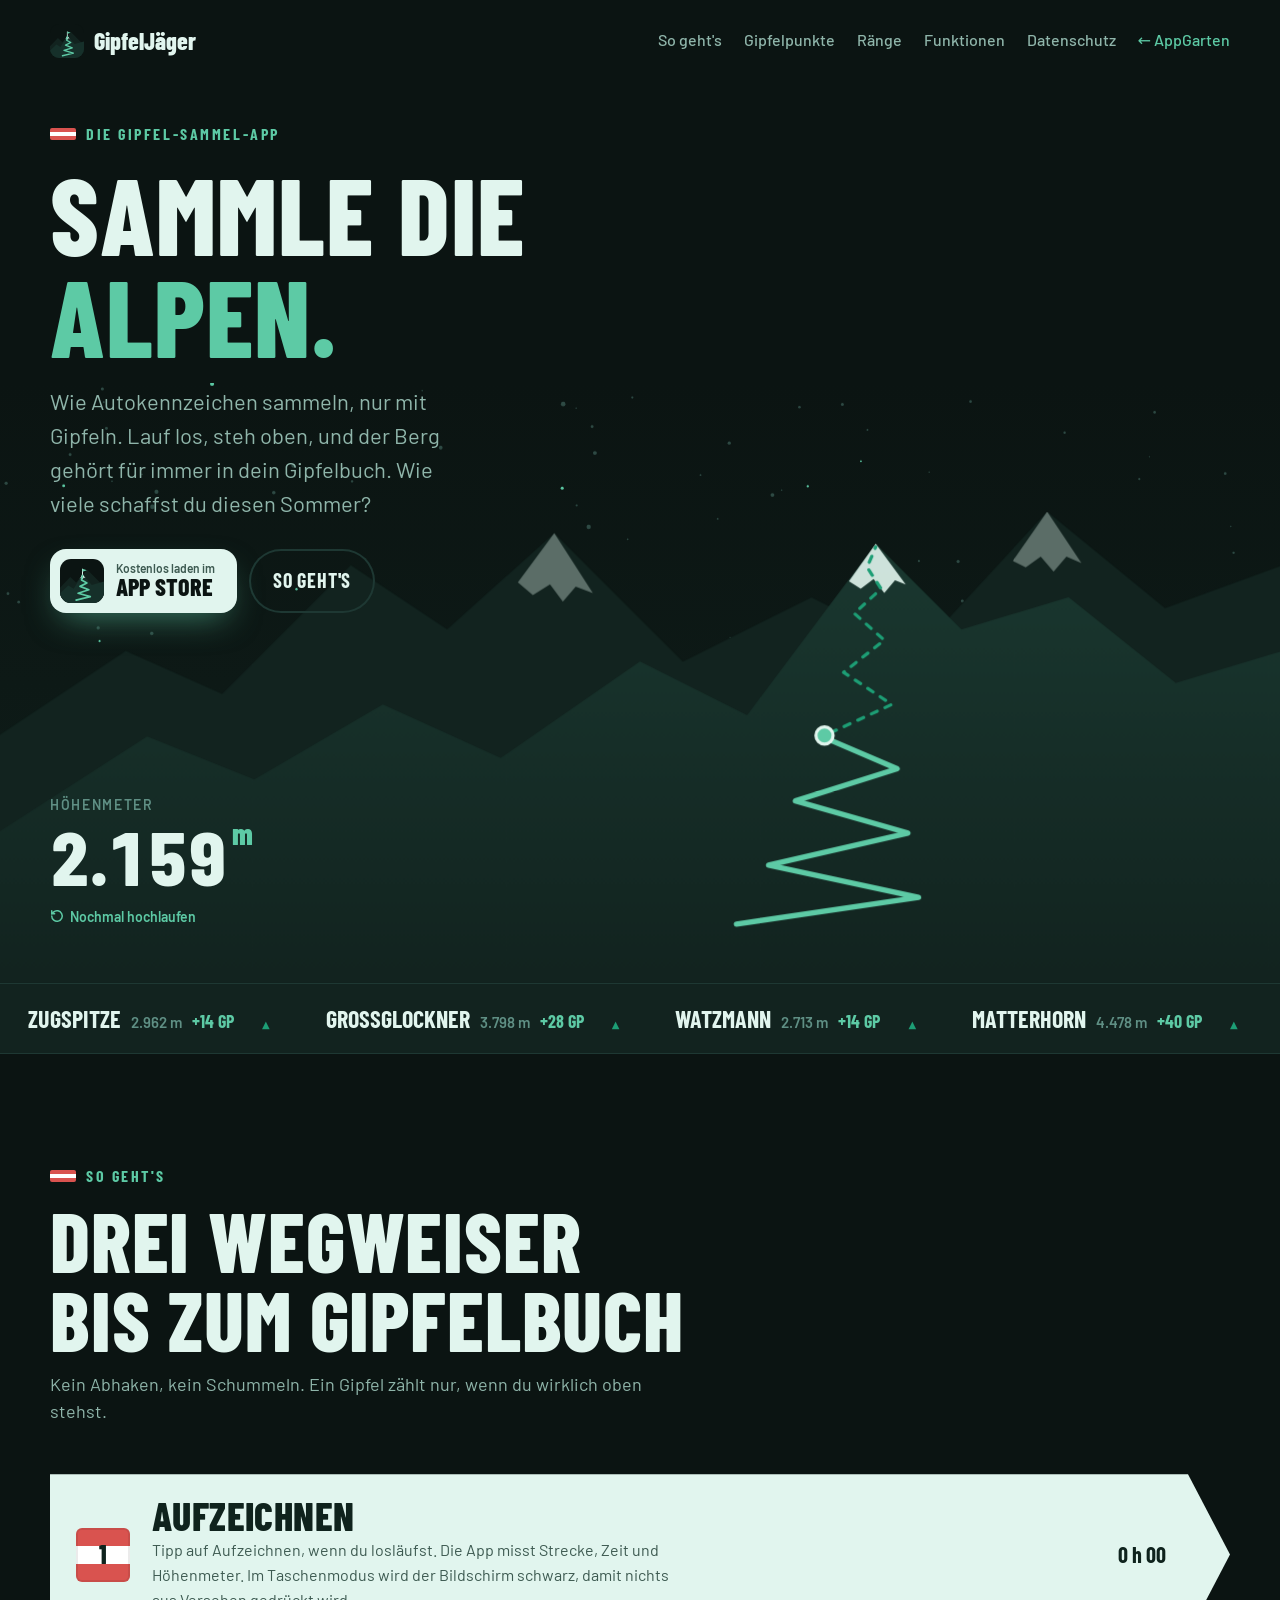
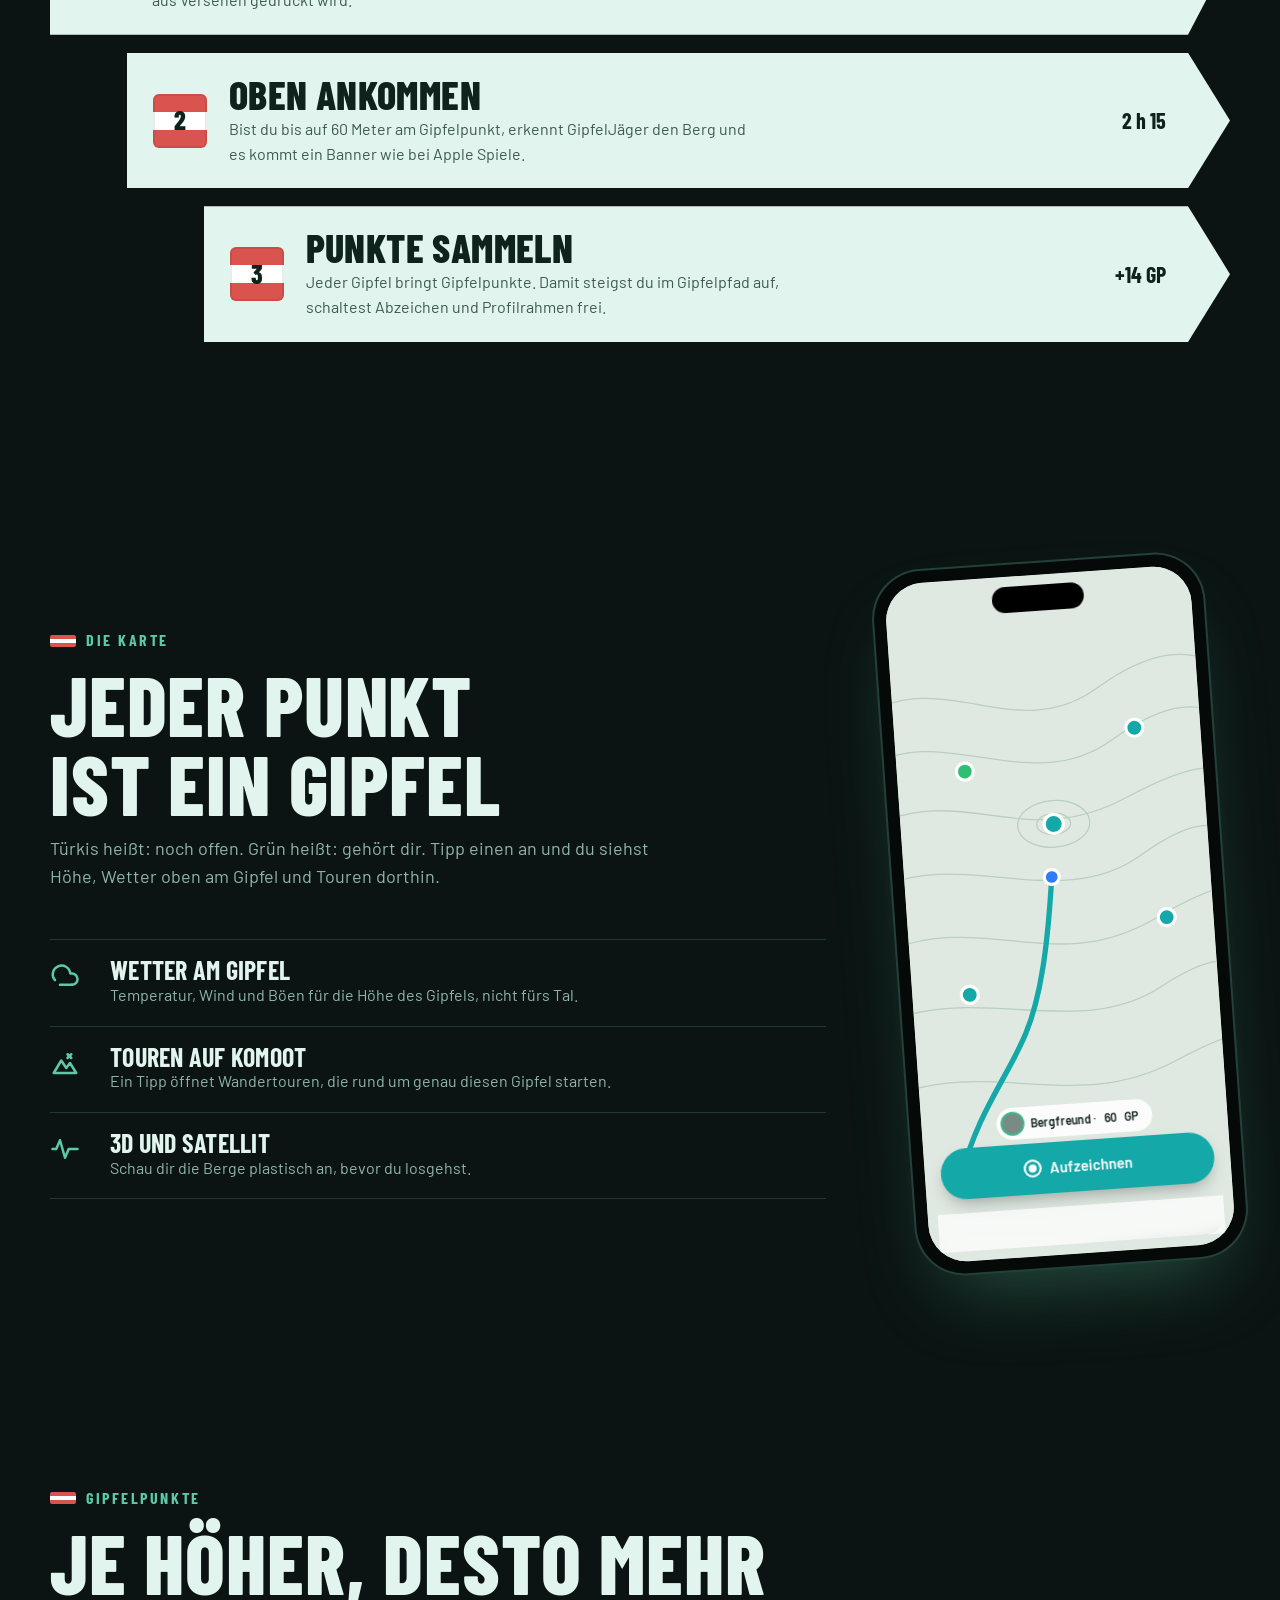
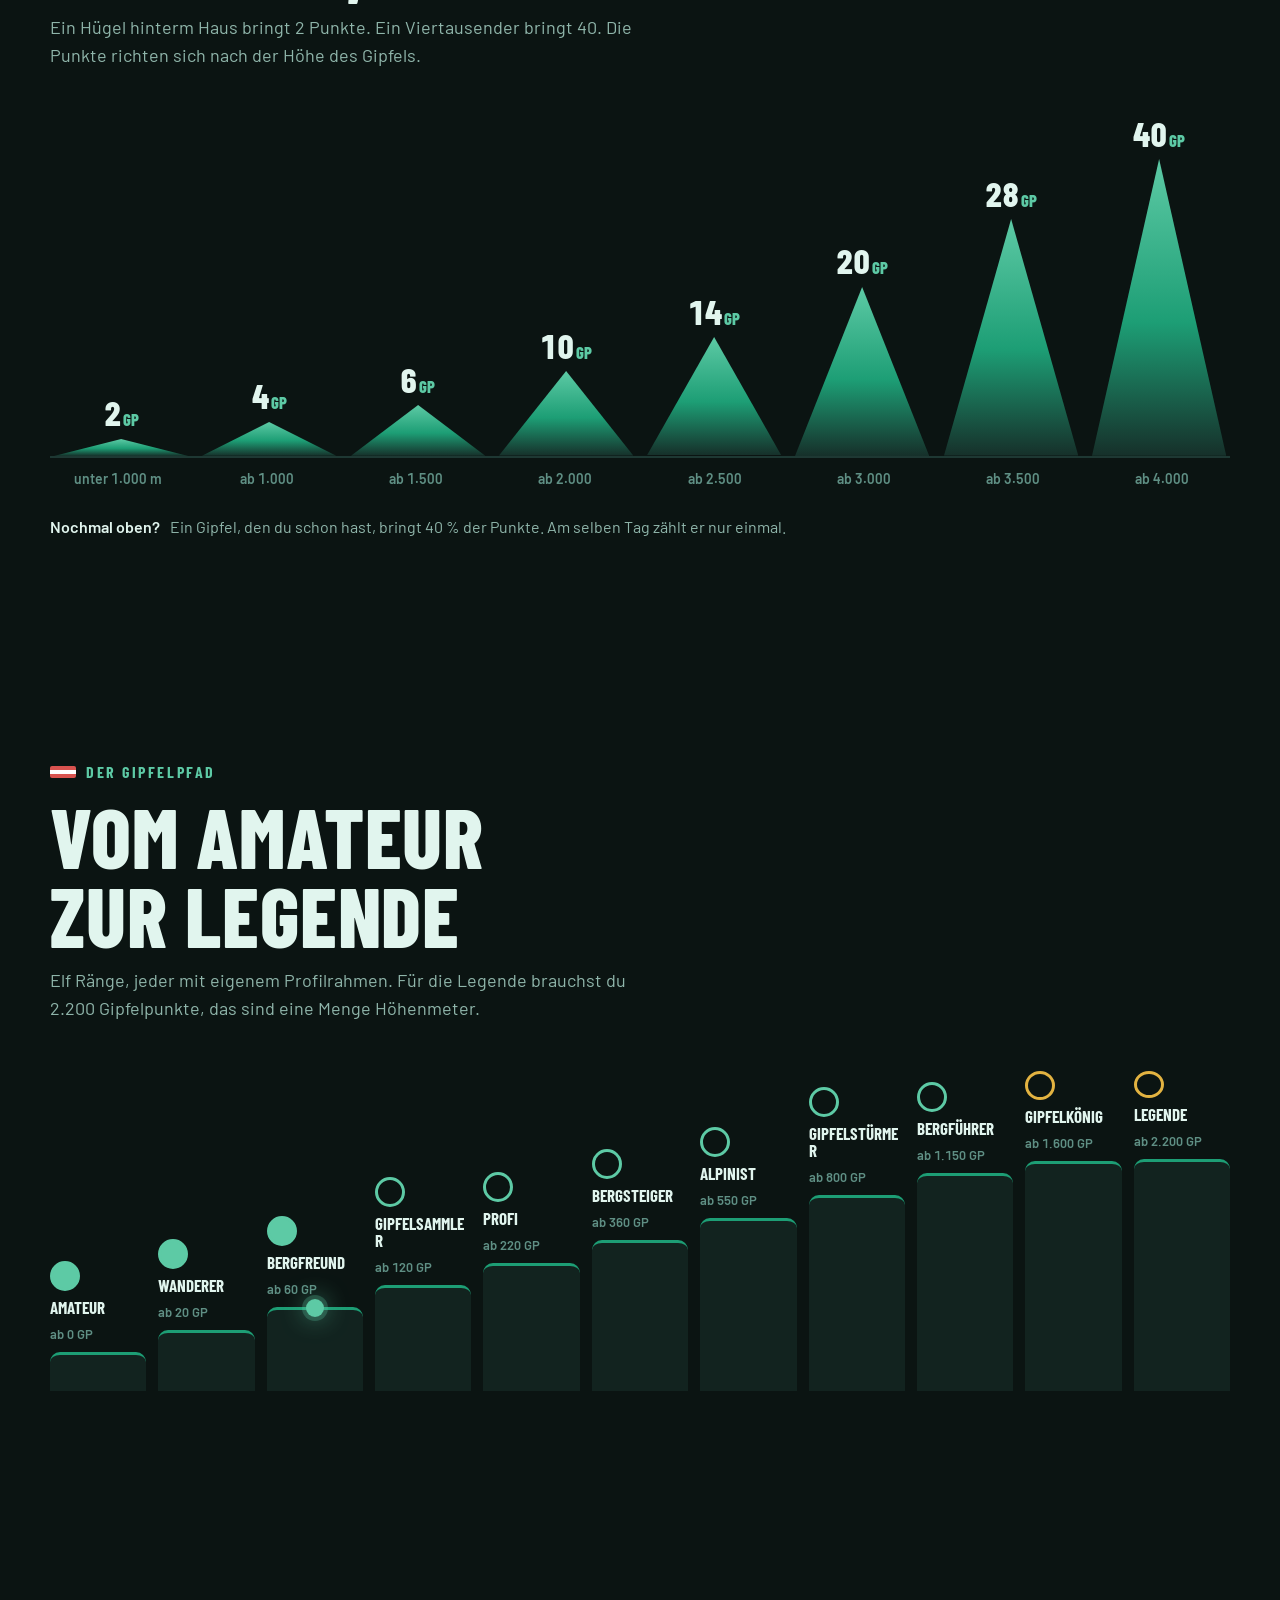
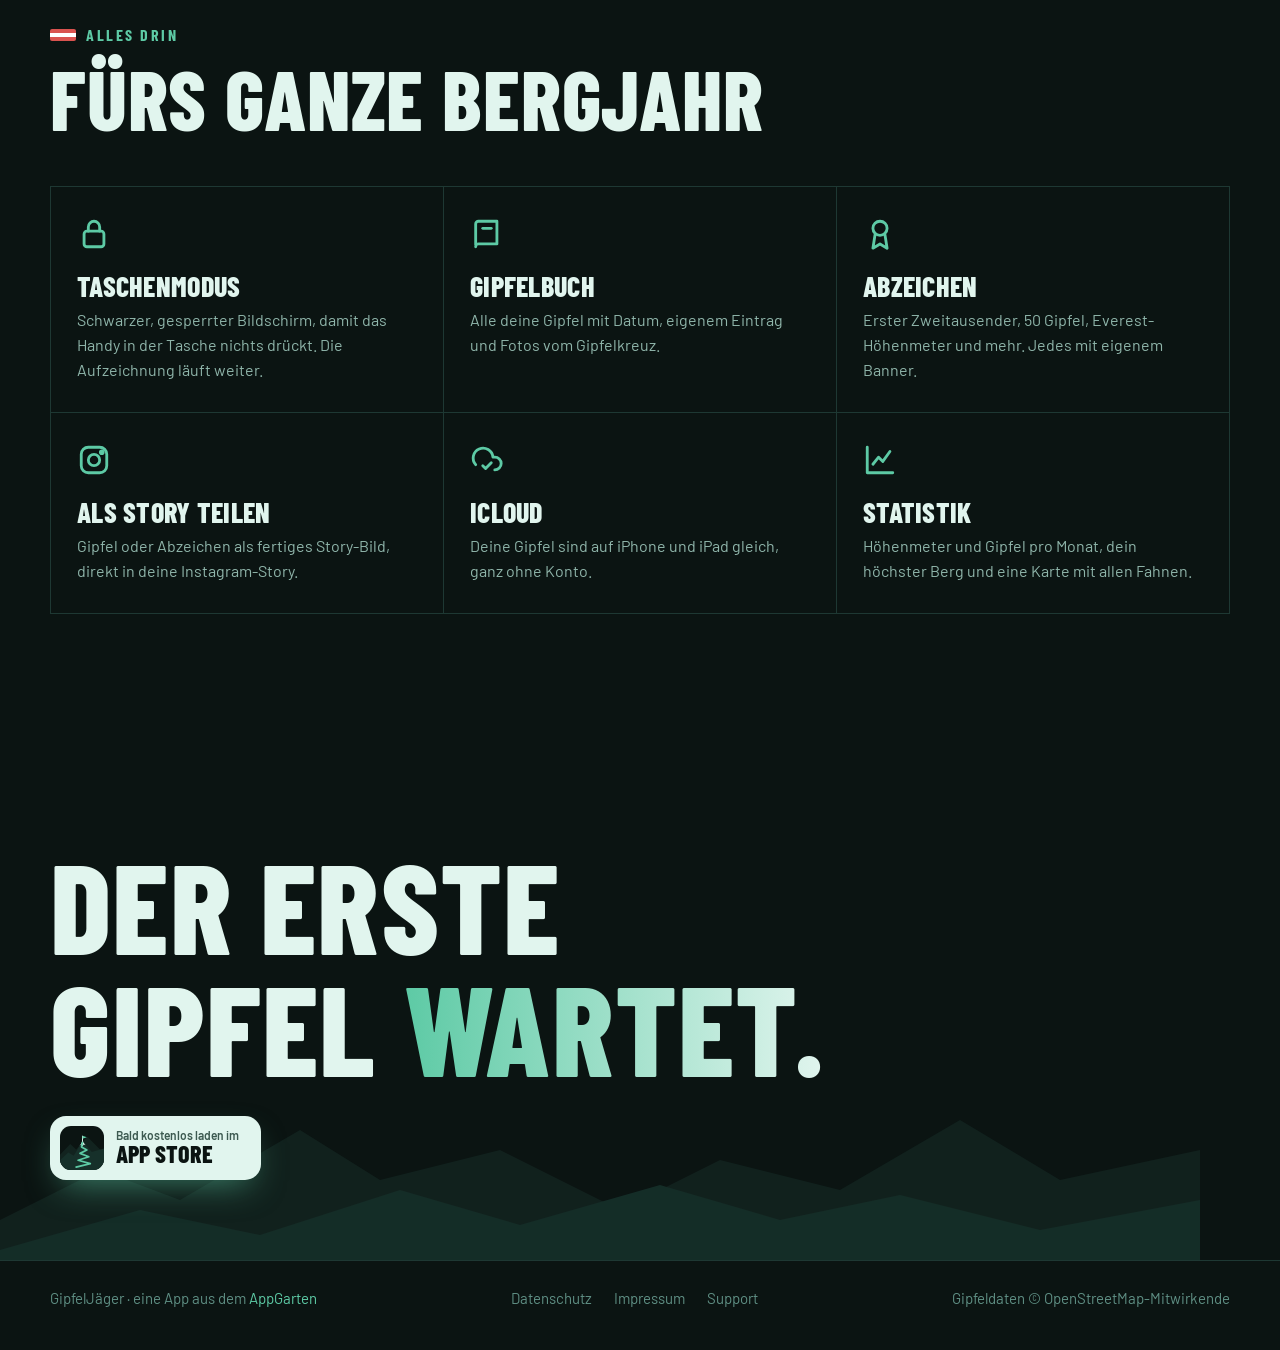
==== commit 7dfb4d68: "Update App Store link text to future availability" ====
--- a/gipfeljaeger/index.html
+++ b/gipfeljaeger/index.html
@@ -697,7 +697,7 @@
 <!-- Hier später den echten App-Store-Link eintragen -->
         <a class="store" href="#app-store" aria-label="GipfelJäger im App Store laden">
           <svg viewBox="0 0 180 180" aria-hidden="true"><rect width="180" height="180" fill="#0B1412"/><path d="M0 118 L42 74 L66 96 L112 44 L180 112 L180 180 L0 180Z" fill="#12231F"/><path d="M0 140 L34 108 L56 122 L92 62 L130 106 L180 92 L180 180 L0 180Z" fill="#16302A"/><path d="M80 82 L92 62 L104 78 L97 76 L92 84 L86 76Z" fill="#E1F5EE"/><path d="M66 168 L124 154 L74 140 L118 126 L82 112 L110 98 L88 86 L92 66" stroke="#5DCAA5" stroke-width="7" stroke-linejoin="round" stroke-linecap="round" fill="none"/><line x1="92" y1="64" x2="92" y2="40" stroke="#E1F5EE" stroke-width="4"/><path d="M92 40 L110 46 L92 52Z" fill="#5DCAA5"/></svg>
-          <span><small>Kostenlos laden im</small><strong>App Store</strong></span>
+          <span><small>Bald kostenlos laden im</small><strong>App Store</strong></span>
         </a>
       </div>
     </div>
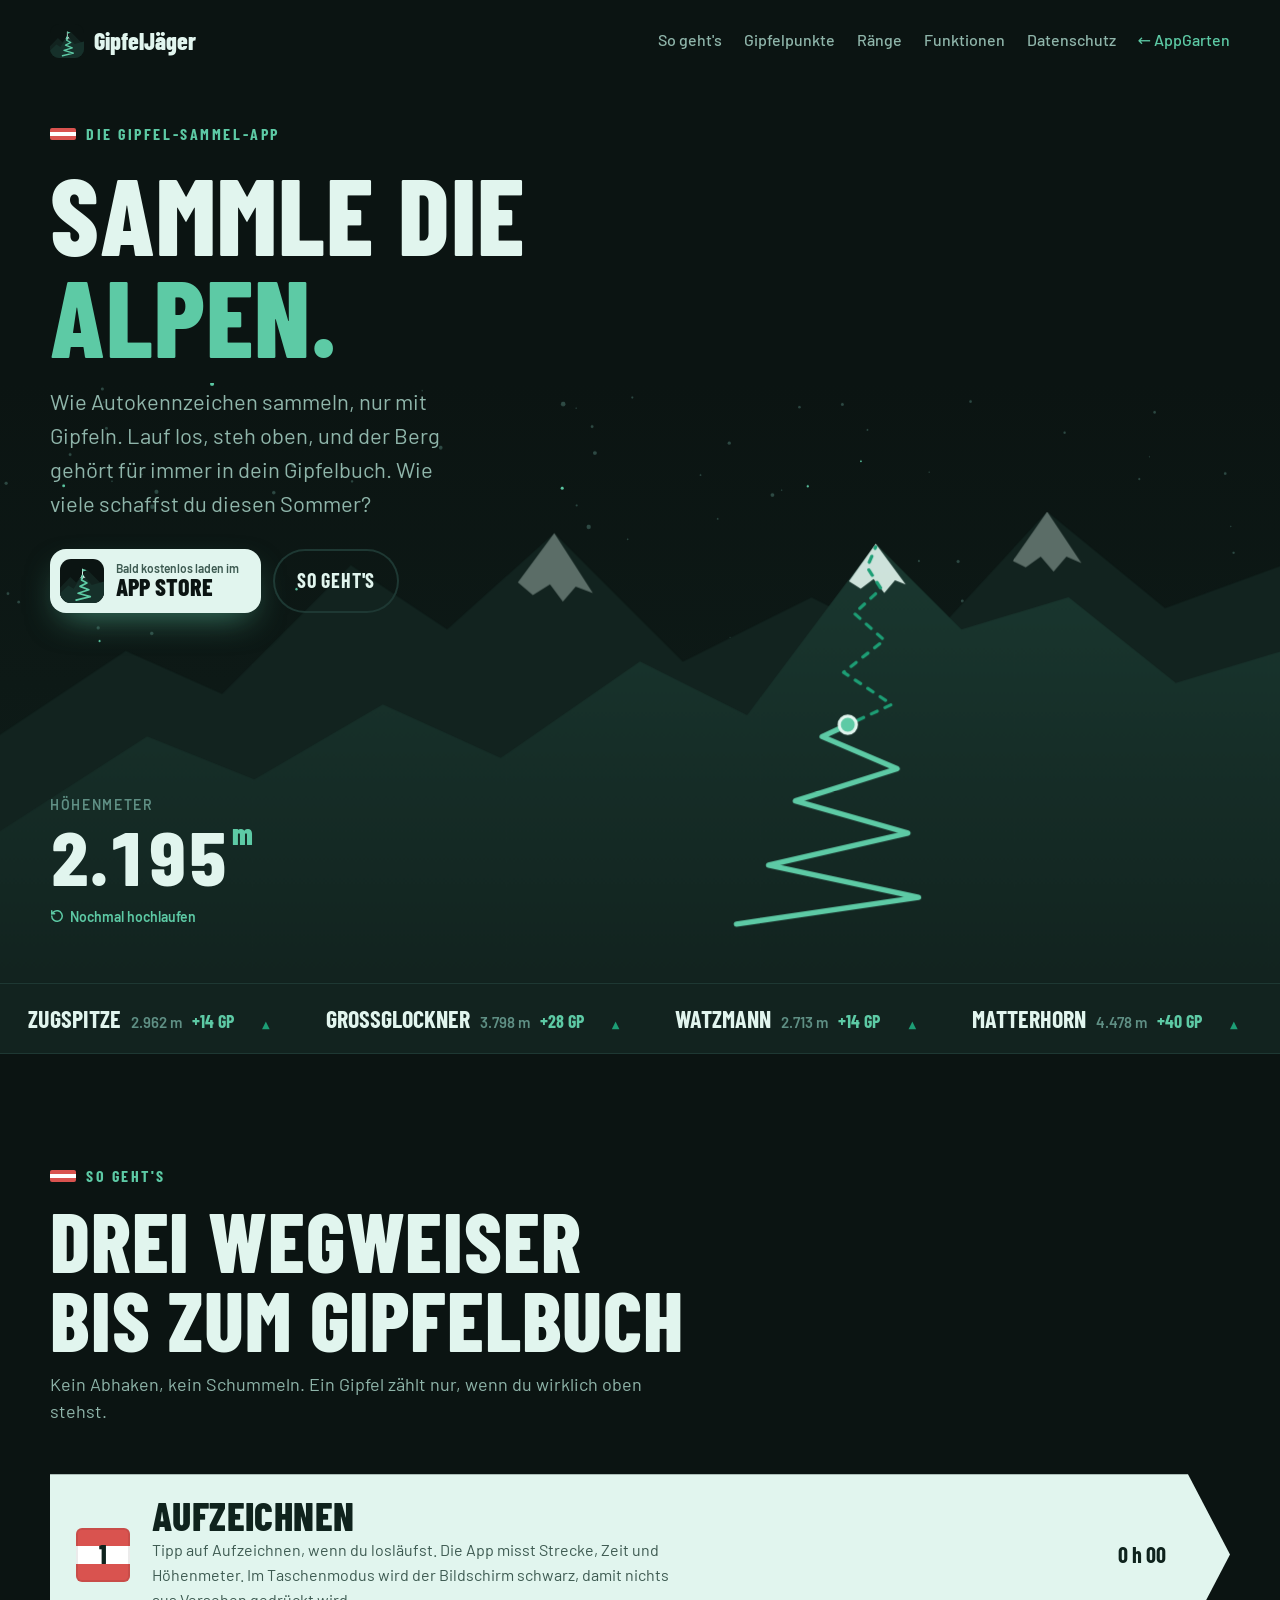
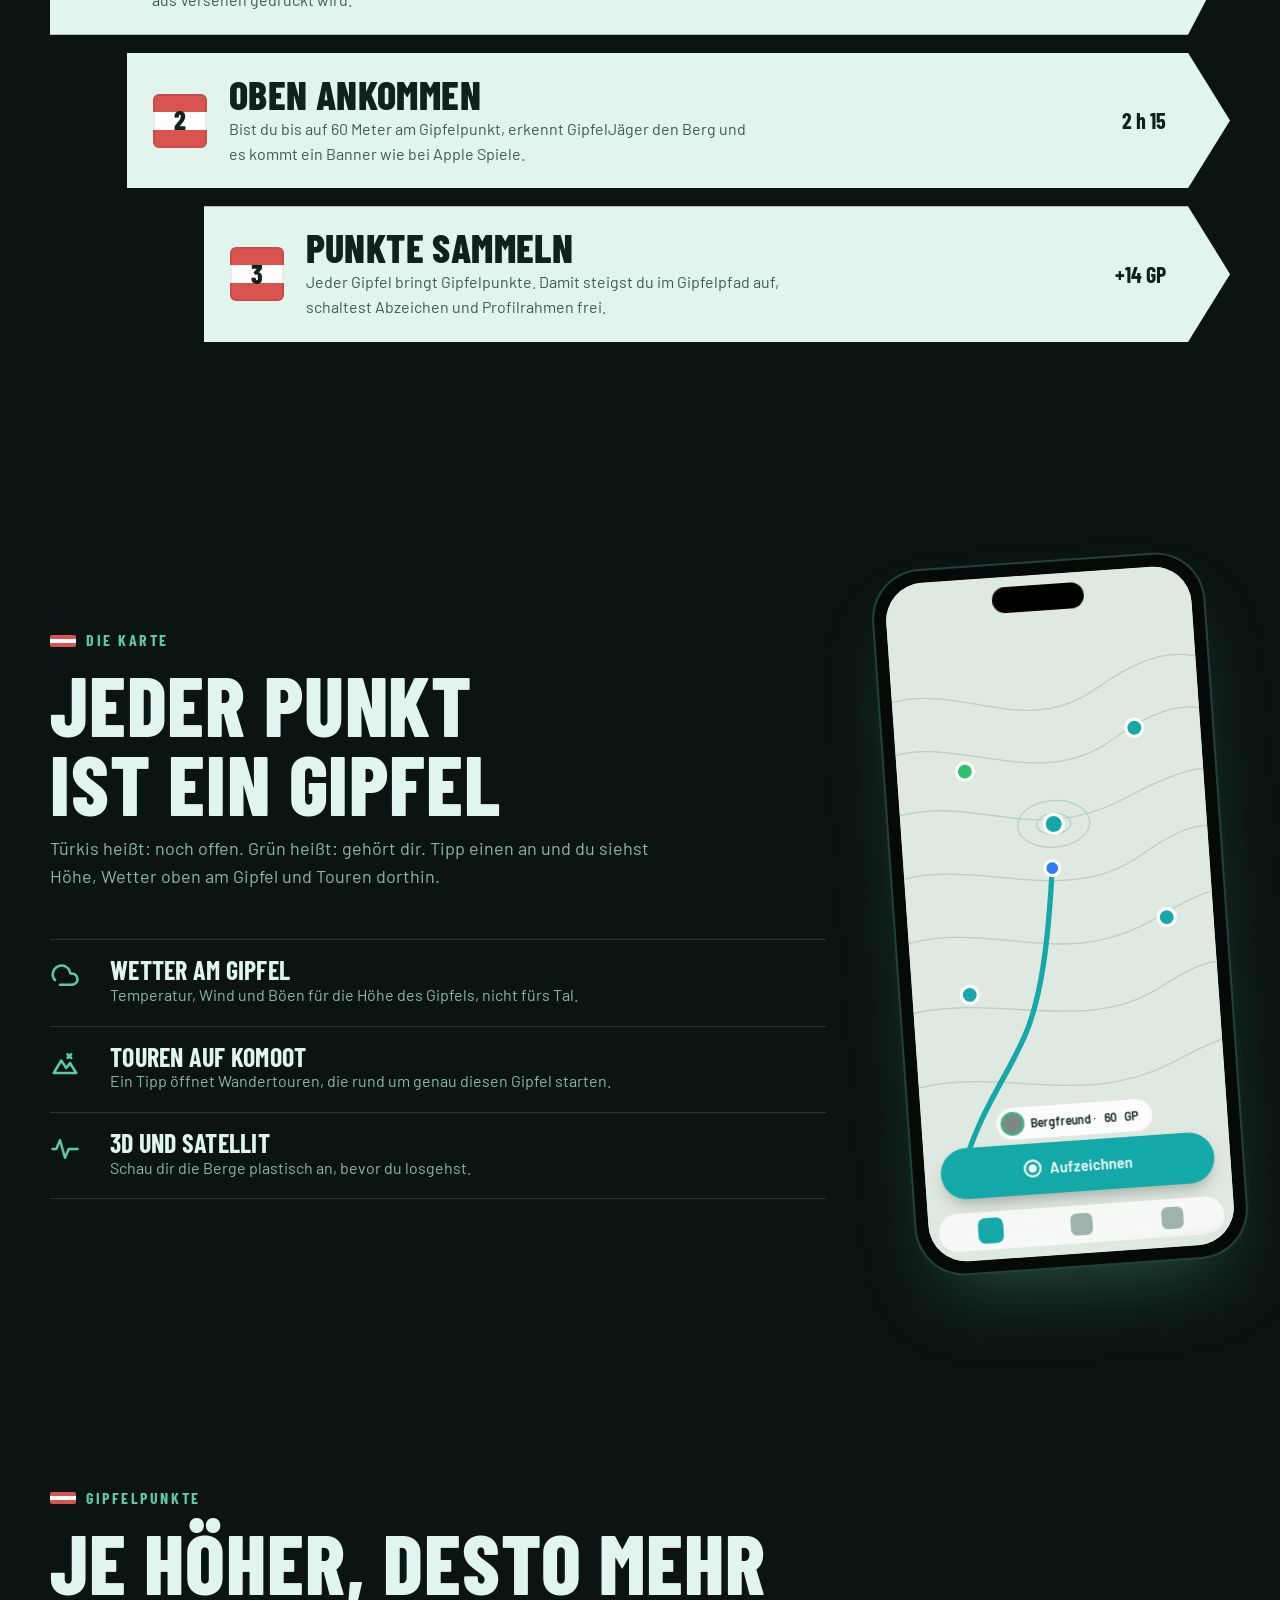
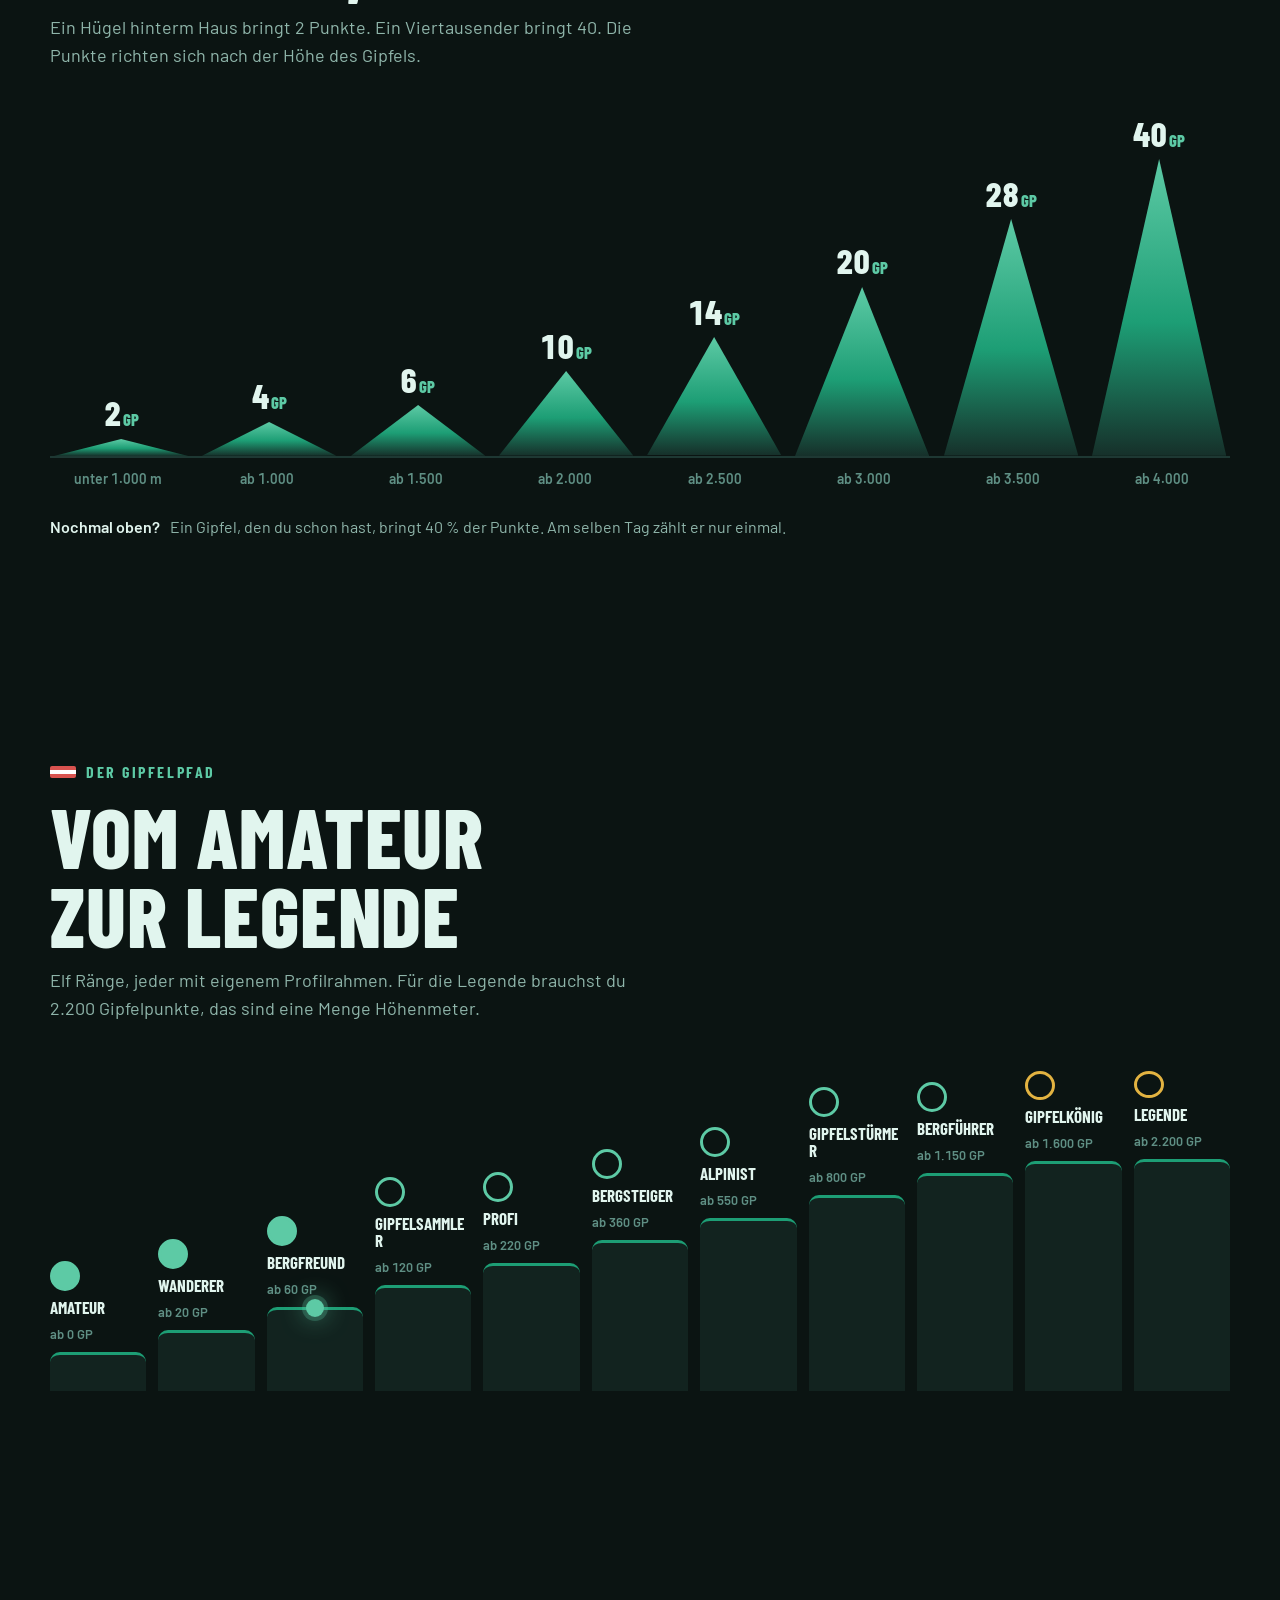
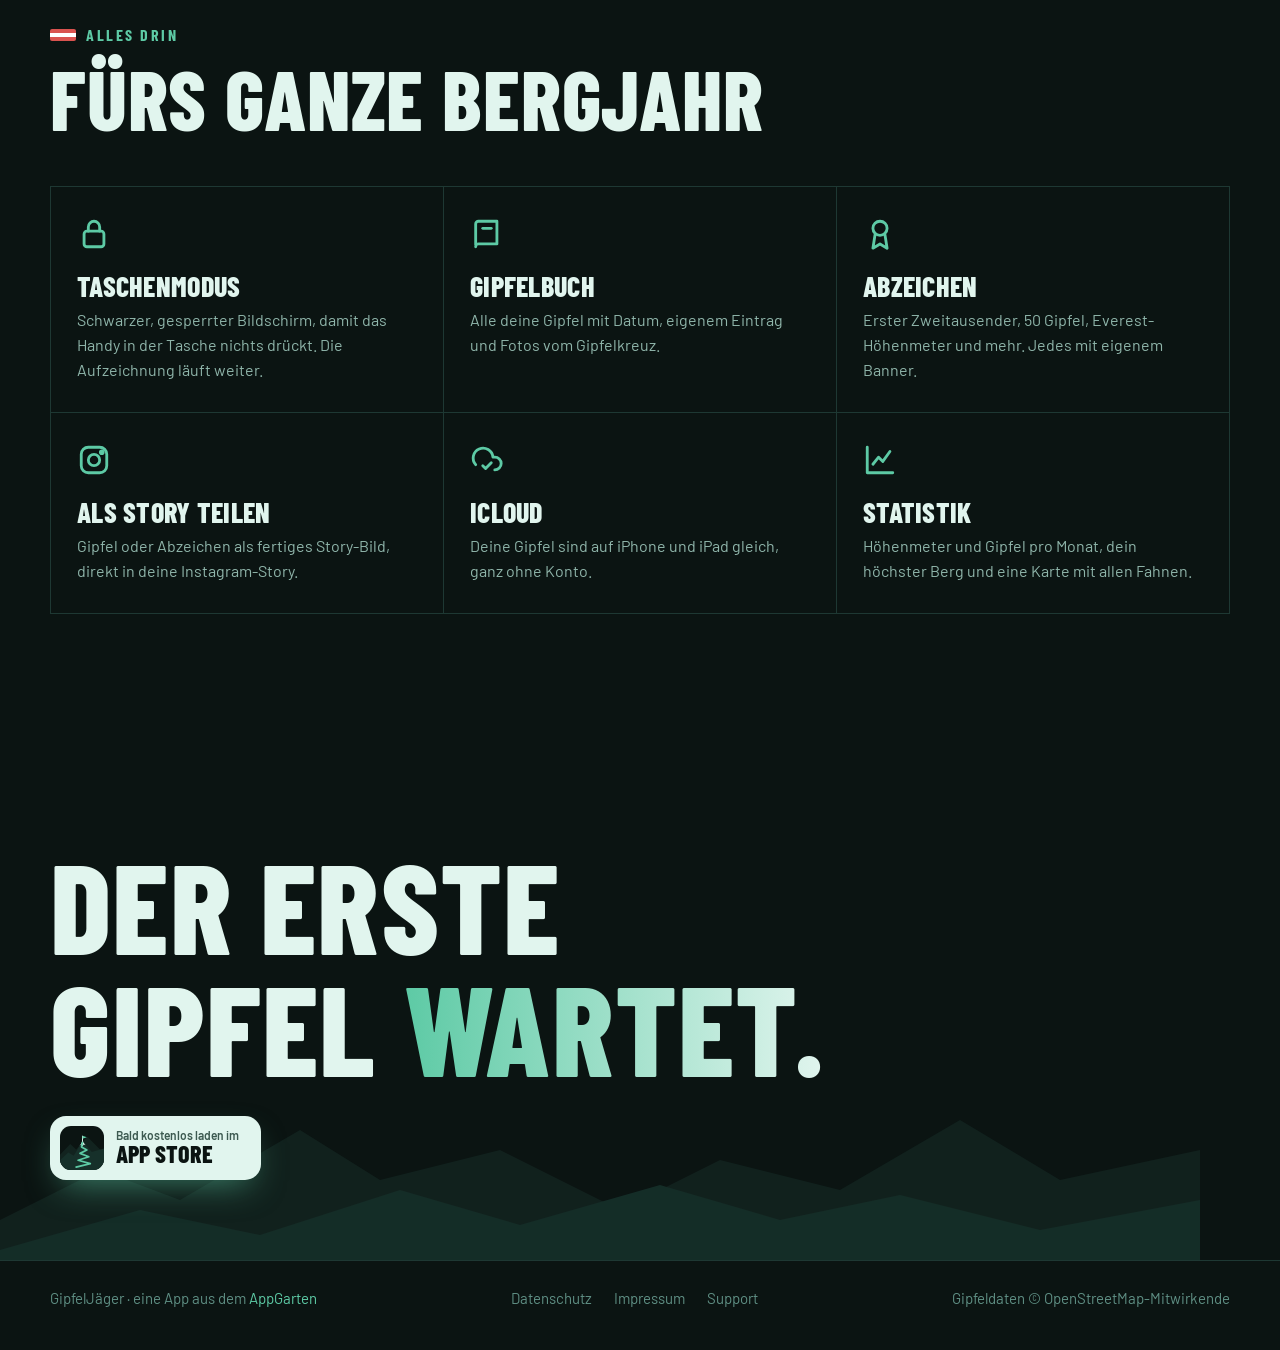
==== commit 0c0bd0bd: "Update App Store link text to indicate future availability" ====
--- a/gipfeljaeger/index.html
+++ b/gipfeljaeger/index.html
@@ -423,7 +423,7 @@
         <!-- Hier später den echten App-Store-Link eintragen -->
         <a class="store" href="#app-store" aria-label="GipfelJäger im App Store laden">
           <svg viewBox="0 0 180 180" aria-hidden="true"><rect width="180" height="180" fill="#0B1412"/><path d="M0 118 L42 74 L66 96 L112 44 L180 112 L180 180 L0 180Z" fill="#12231F"/><path d="M0 140 L34 108 L56 122 L92 62 L130 106 L180 92 L180 180 L0 180Z" fill="#16302A"/><path d="M80 82 L92 62 L104 78 L97 76 L92 84 L86 76Z" fill="#E1F5EE"/><path d="M66 168 L124 154 L74 140 L118 126 L82 112 L110 98 L88 86 L92 66" stroke="#5DCAA5" stroke-width="7" stroke-linejoin="round" stroke-linecap="round" fill="none"/><line x1="92" y1="64" x2="92" y2="40" stroke="#E1F5EE" stroke-width="4"/><path d="M92 40 L110 46 L92 52Z" fill="#5DCAA5"/></svg>
-          <span><small>Kostenlos laden im</small><strong>App Store</strong></span>
+          <span><small>Bald kostenlos laden im</small><strong>App Store</strong></span>
         </a>
         <a class="knopf leer" href="#so-gehts">So geht's</a>
       </div>
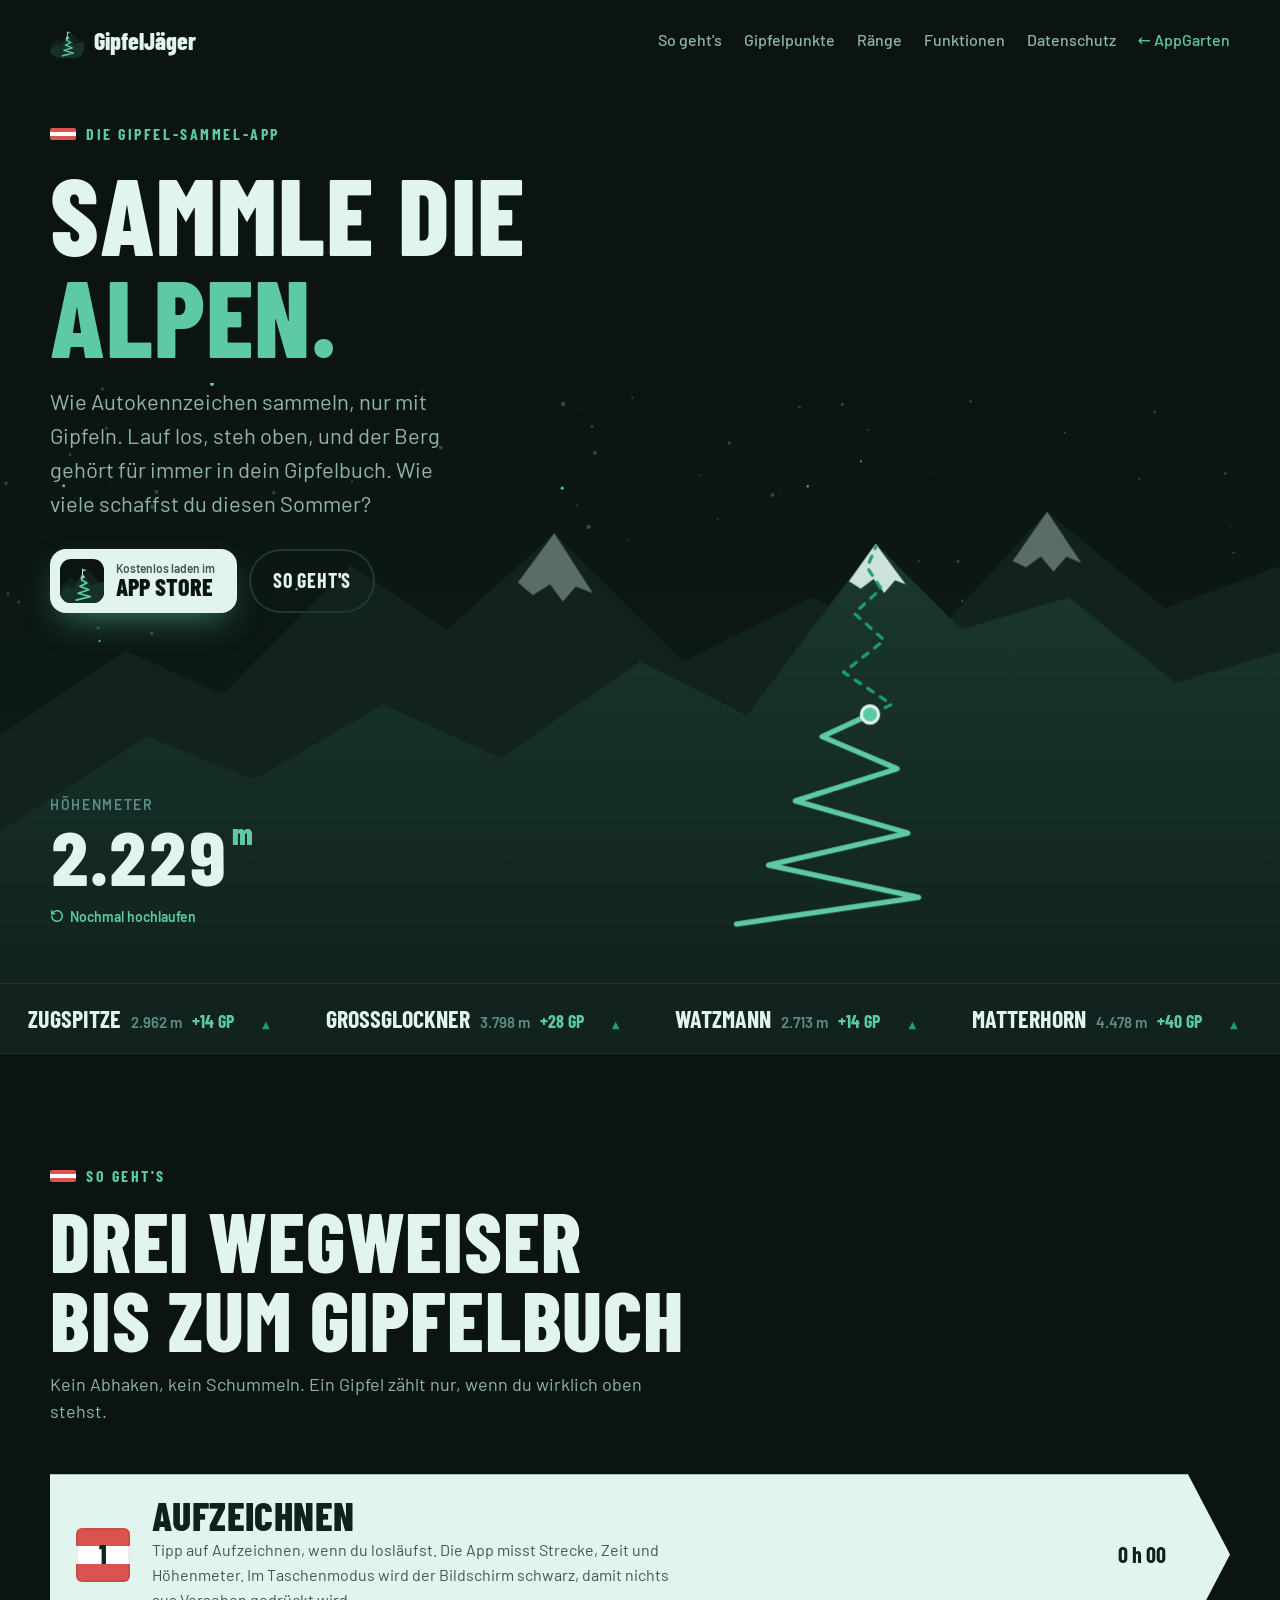
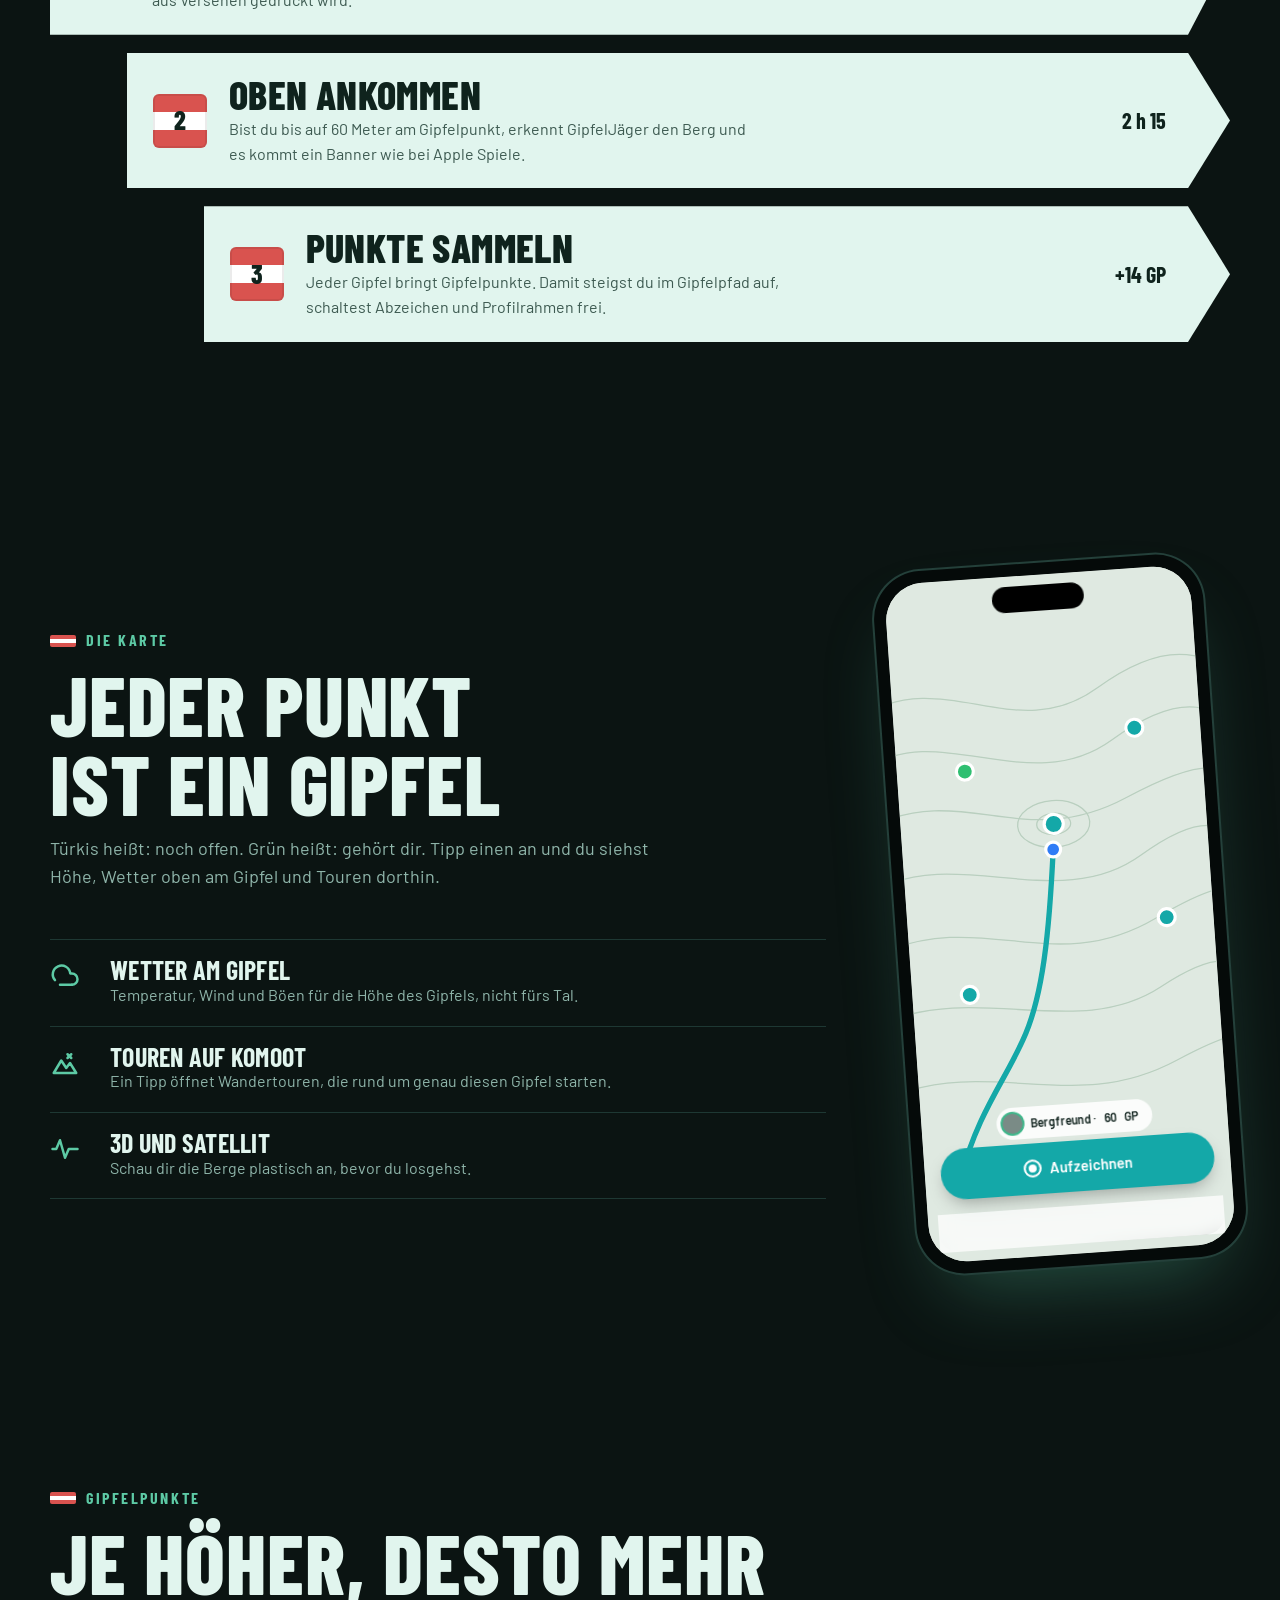
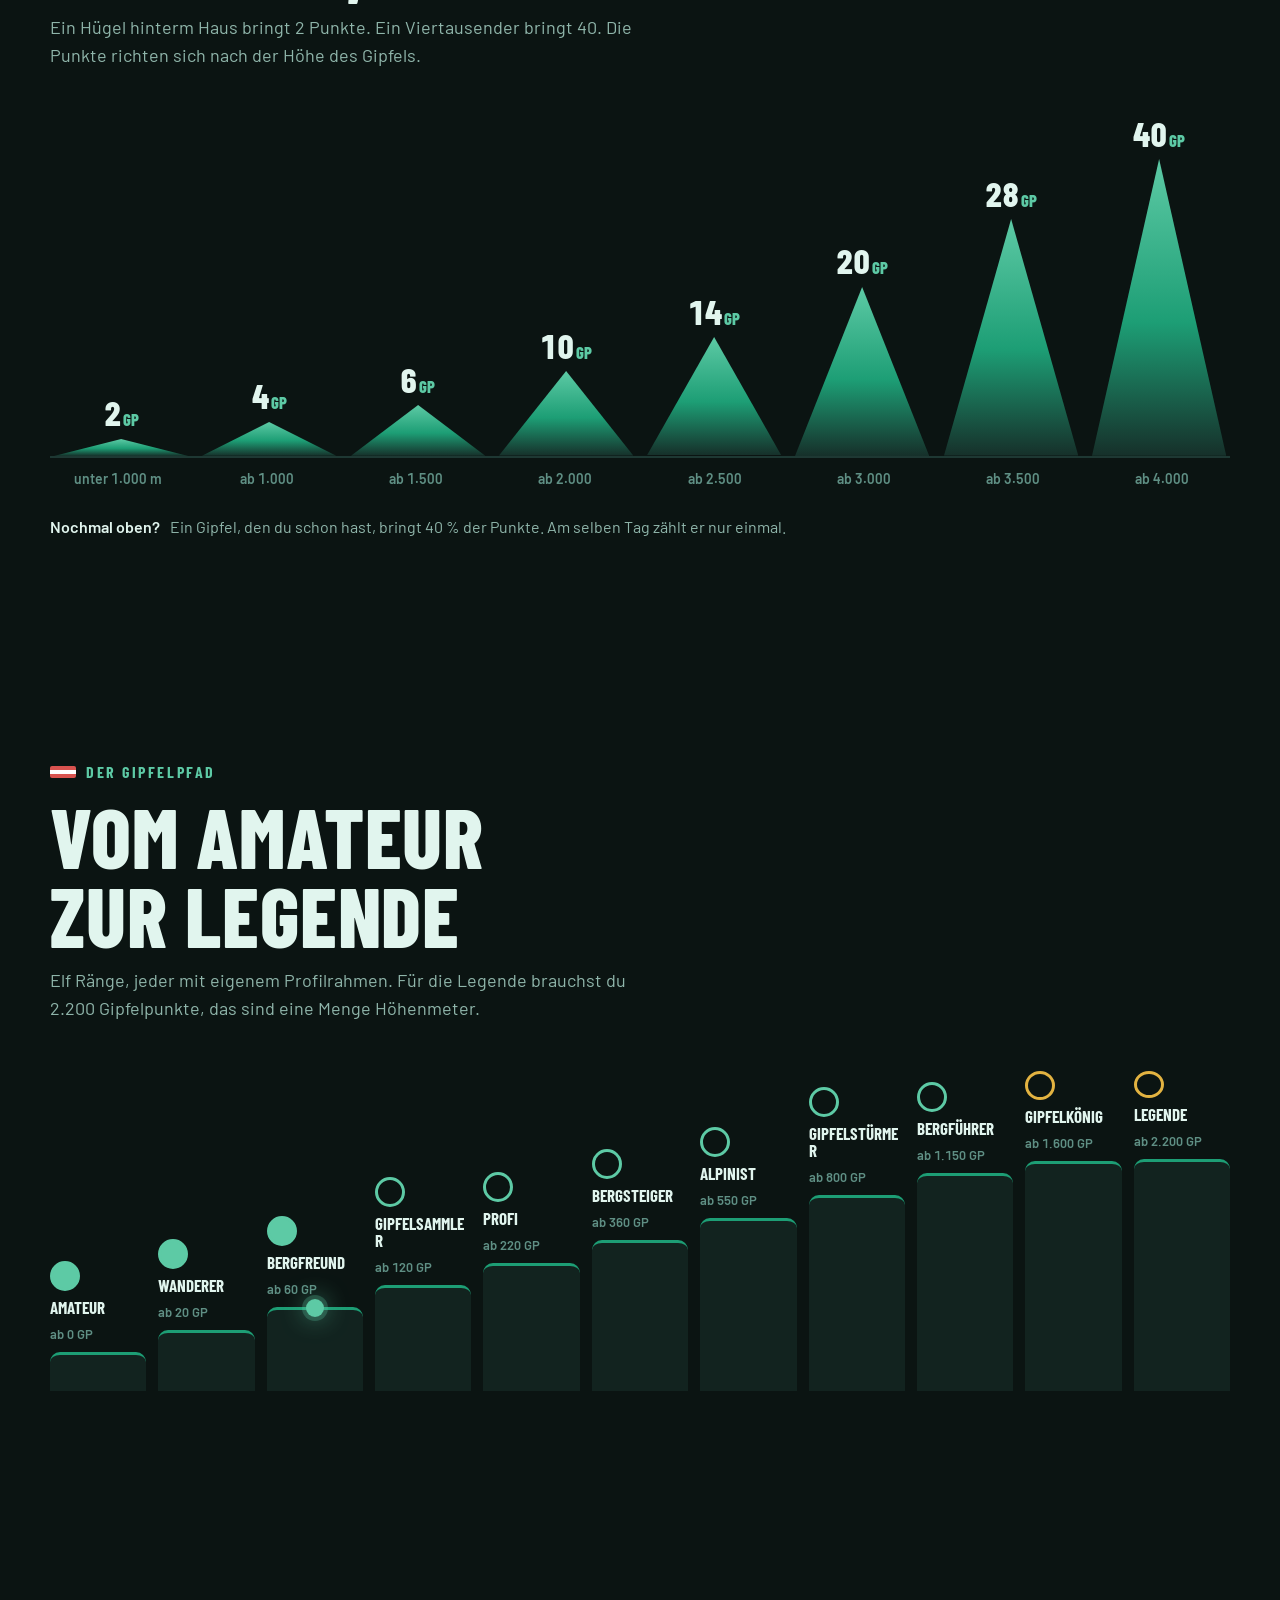
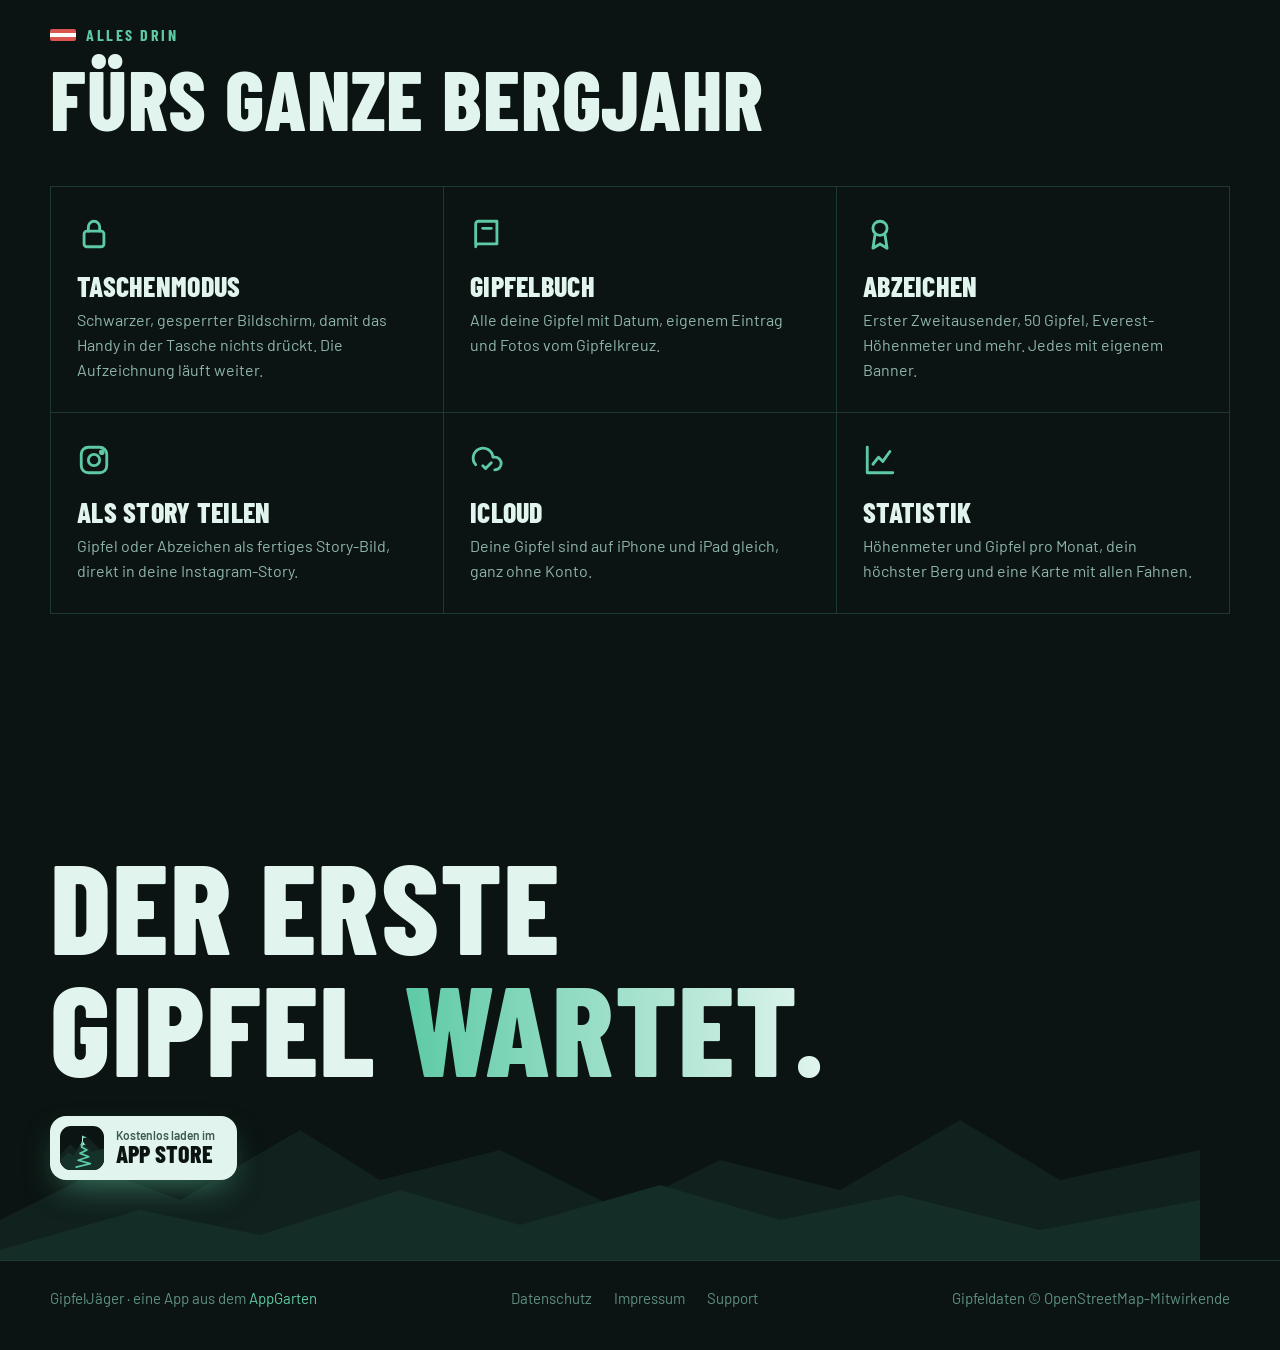
==== commit 1f2b1839: "Webseite aus Zip ausgepackt" ====
--- a/gipfeljaeger/index.html
+++ b/gipfeljaeger/index.html
@@ -4,6 +4,12 @@
 <meta charset="utf-8">
 <meta name="viewport" content="width=device-width, initial-scale=1">
 <title>GipfelJäger</title>
+<link rel="icon" type="image/svg+xml" href="../icons/gipfeljaeger.svg">
+<link rel="icon" type="image/png" sizes="32x32" href="../icons/gipfeljaeger-32.png">
+<link rel="apple-touch-icon" href="../icons/gipfeljaeger-180.png">
+<meta name="apple-mobile-web-app-title" content="GipfelJäger">
+<meta name="theme-color" content="#0B1412">
+
 <meta name="description" content="GipfelJäger – sammle die Gipfel der Alpen. Aufzeichnen, oben ankommen, Gipfelpunkte sammeln.">
 <link rel="stylesheet" href="../fonts/fonts.css">
 <style>
@@ -423,7 +429,7 @@
         <!-- Hier später den echten App-Store-Link eintragen -->
         <a class="store" href="#app-store" aria-label="GipfelJäger im App Store laden">
           <svg viewBox="0 0 180 180" aria-hidden="true"><rect width="180" height="180" fill="#0B1412"/><path d="M0 118 L42 74 L66 96 L112 44 L180 112 L180 180 L0 180Z" fill="#12231F"/><path d="M0 140 L34 108 L56 122 L92 62 L130 106 L180 92 L180 180 L0 180Z" fill="#16302A"/><path d="M80 82 L92 62 L104 78 L97 76 L92 84 L86 76Z" fill="#E1F5EE"/><path d="M66 168 L124 154 L74 140 L118 126 L82 112 L110 98 L88 86 L92 66" stroke="#5DCAA5" stroke-width="7" stroke-linejoin="round" stroke-linecap="round" fill="none"/><line x1="92" y1="64" x2="92" y2="40" stroke="#E1F5EE" stroke-width="4"/><path d="M92 40 L110 46 L92 52Z" fill="#5DCAA5"/></svg>
-          <span><small>Bald kostenlos laden im</small><strong>App Store</strong></span>
+          <span><small>Kostenlos laden im</small><strong>App Store</strong></span>
         </a>
         <a class="knopf leer" href="#so-gehts">So geht's</a>
       </div>
@@ -697,7 +703,7 @@
 <!-- Hier später den echten App-Store-Link eintragen -->
         <a class="store" href="#app-store" aria-label="GipfelJäger im App Store laden">
           <svg viewBox="0 0 180 180" aria-hidden="true"><rect width="180" height="180" fill="#0B1412"/><path d="M0 118 L42 74 L66 96 L112 44 L180 112 L180 180 L0 180Z" fill="#12231F"/><path d="M0 140 L34 108 L56 122 L92 62 L130 106 L180 92 L180 180 L0 180Z" fill="#16302A"/><path d="M80 82 L92 62 L104 78 L97 76 L92 84 L86 76Z" fill="#E1F5EE"/><path d="M66 168 L124 154 L74 140 L118 126 L82 112 L110 98 L88 86 L92 66" stroke="#5DCAA5" stroke-width="7" stroke-linejoin="round" stroke-linecap="round" fill="none"/><line x1="92" y1="64" x2="92" y2="40" stroke="#E1F5EE" stroke-width="4"/><path d="M92 40 L110 46 L92 52Z" fill="#5DCAA5"/></svg>
-          <span><small>Bald kostenlos laden im</small><strong>App Store</strong></span>
+          <span><small>Kostenlos laden im</small><strong>App Store</strong></span>
         </a>
       </div>
     </div>
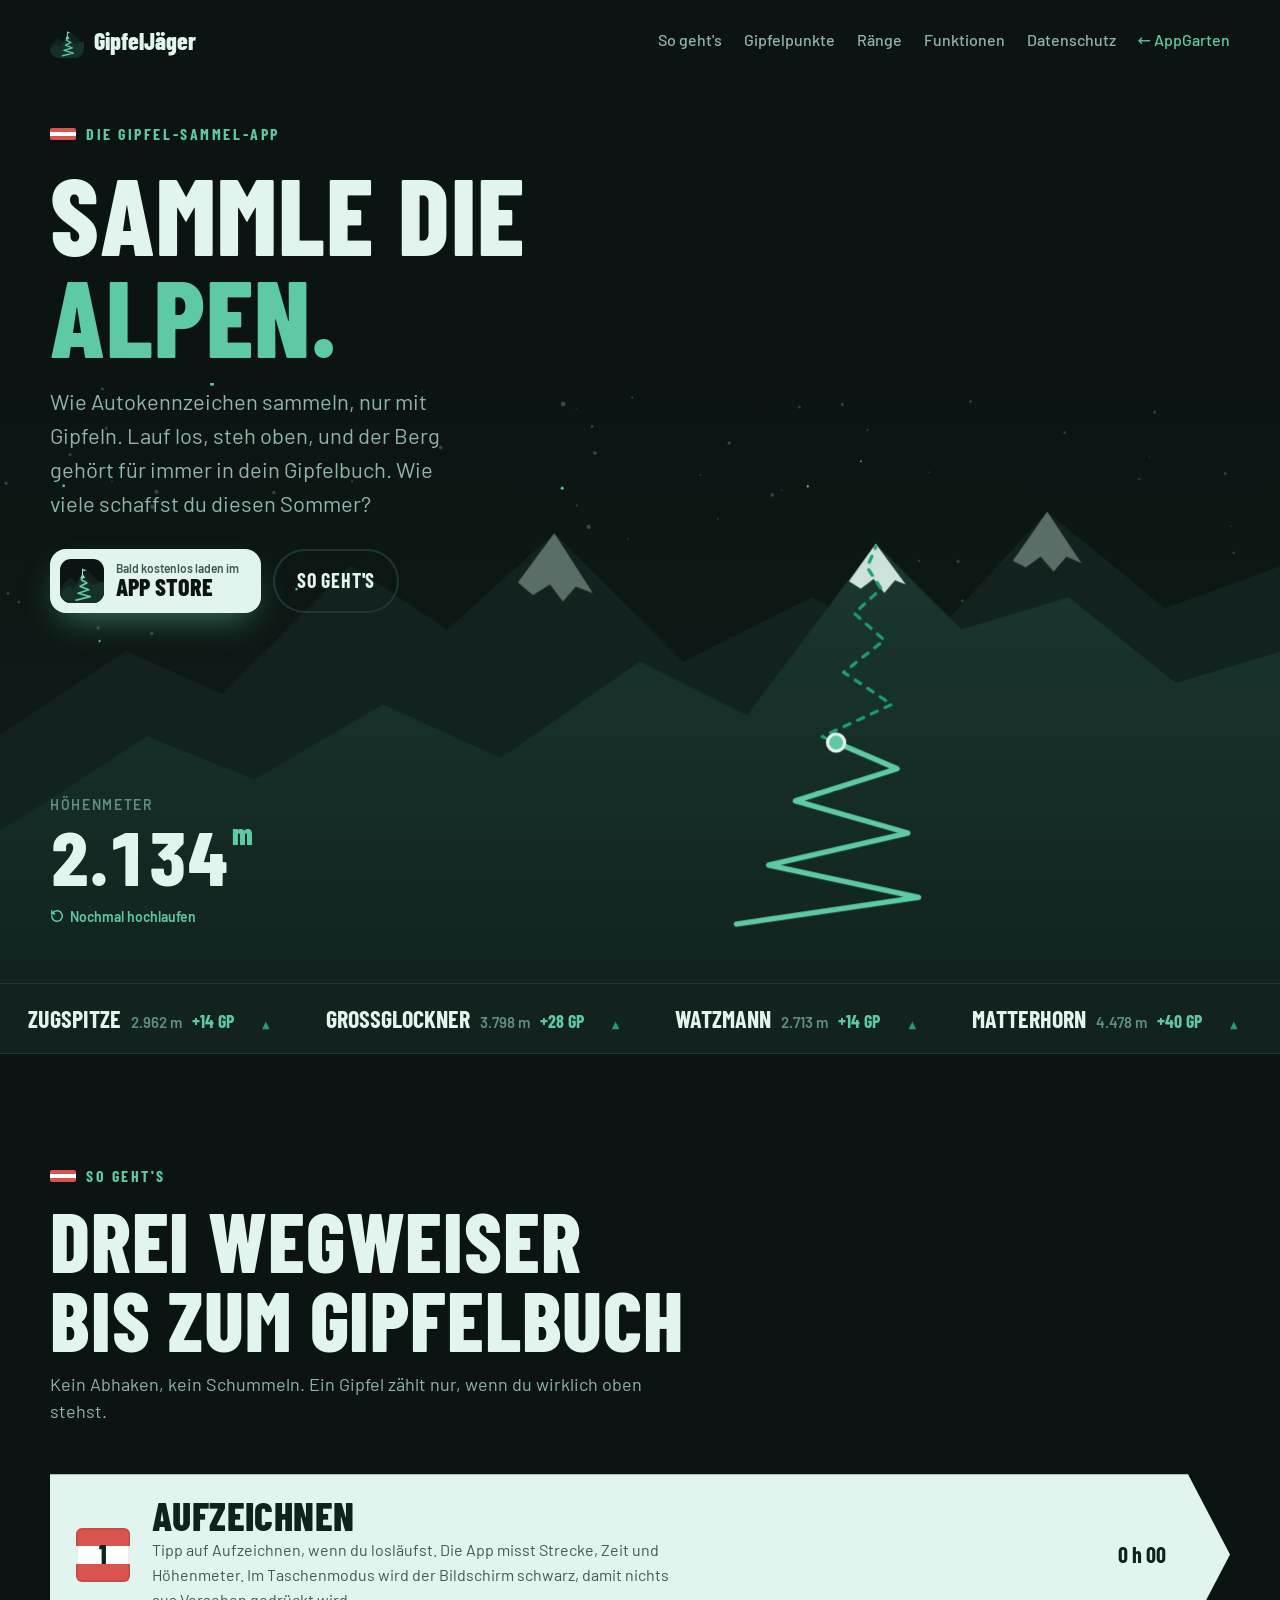
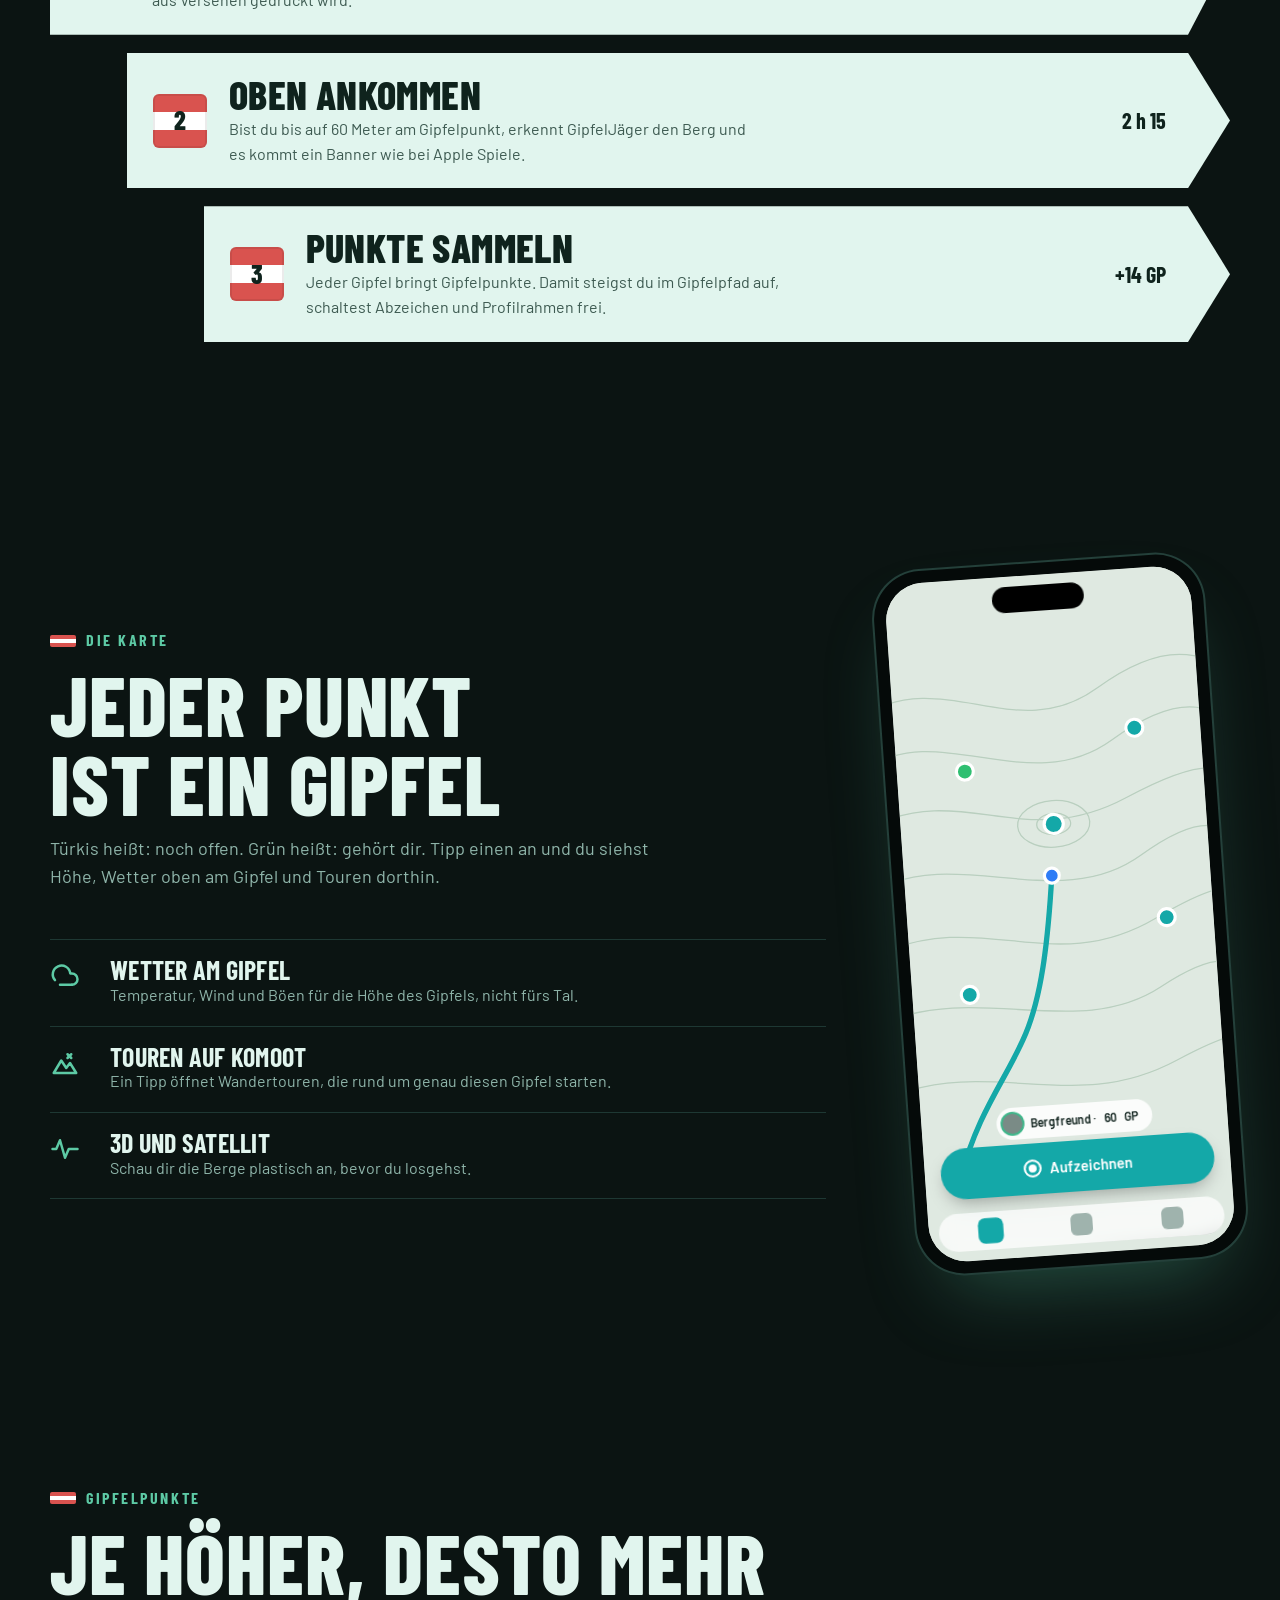
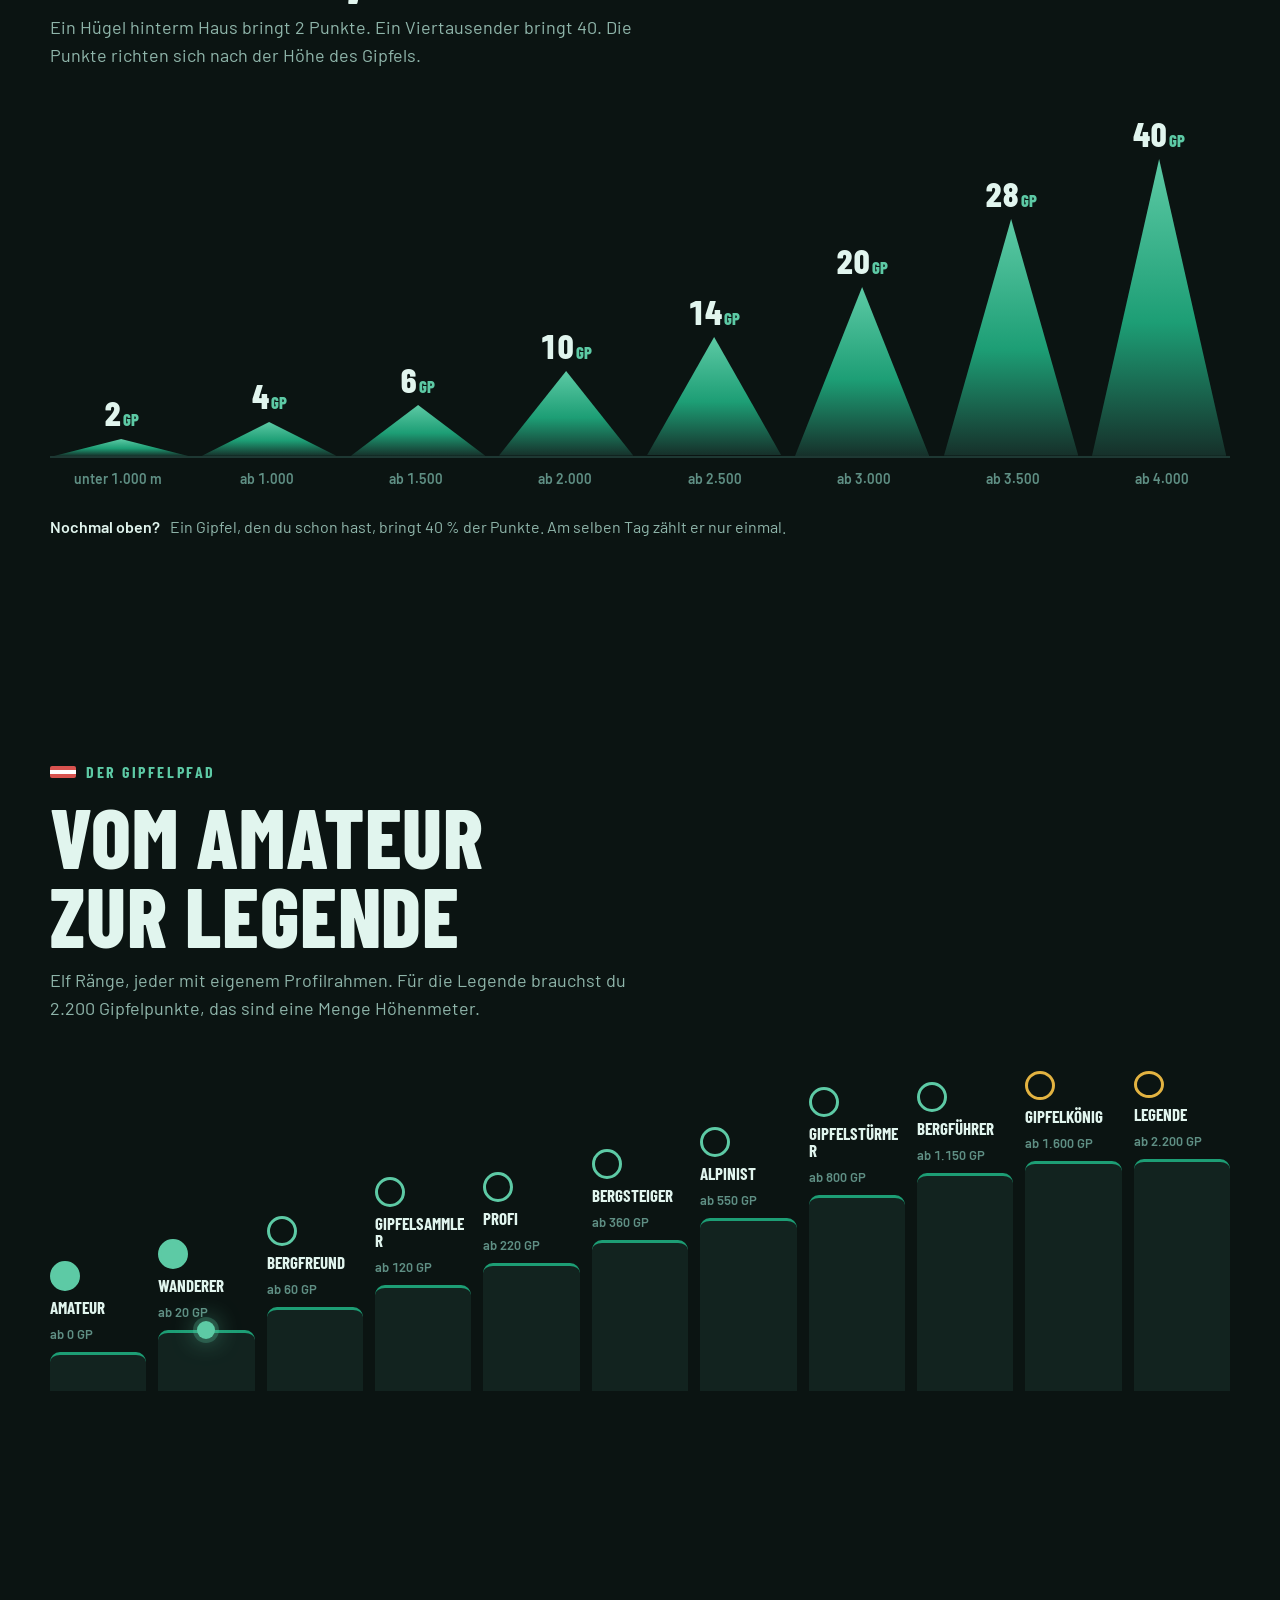
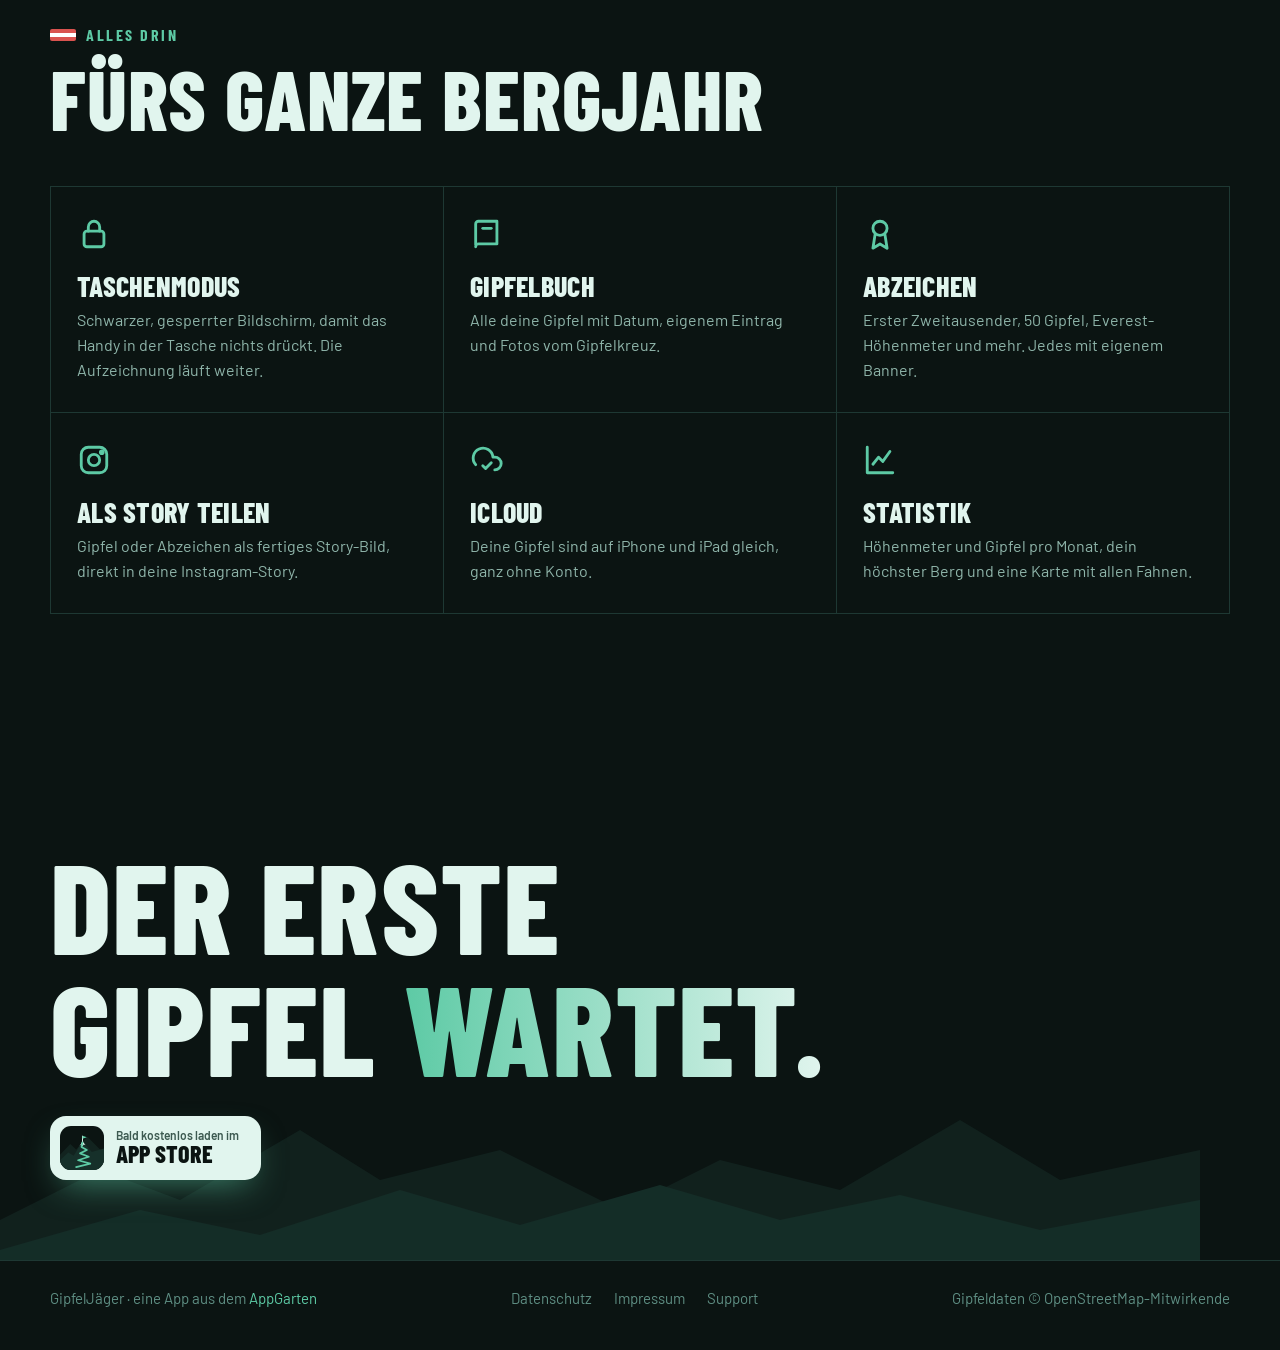
==== commit ae42bd9f: "Webseite aus Zip ausgepackt" ====
--- a/gipfeljaeger/index.html
+++ b/gipfeljaeger/index.html
@@ -429,7 +429,7 @@
         <!-- Hier später den echten App-Store-Link eintragen -->
         <a class="store" href="#app-store" aria-label="GipfelJäger im App Store laden">
           <svg viewBox="0 0 180 180" aria-hidden="true"><rect width="180" height="180" fill="#0B1412"/><path d="M0 118 L42 74 L66 96 L112 44 L180 112 L180 180 L0 180Z" fill="#12231F"/><path d="M0 140 L34 108 L56 122 L92 62 L130 106 L180 92 L180 180 L0 180Z" fill="#16302A"/><path d="M80 82 L92 62 L104 78 L97 76 L92 84 L86 76Z" fill="#E1F5EE"/><path d="M66 168 L124 154 L74 140 L118 126 L82 112 L110 98 L88 86 L92 66" stroke="#5DCAA5" stroke-width="7" stroke-linejoin="round" stroke-linecap="round" fill="none"/><line x1="92" y1="64" x2="92" y2="40" stroke="#E1F5EE" stroke-width="4"/><path d="M92 40 L110 46 L92 52Z" fill="#5DCAA5"/></svg>
-          <span><small>Kostenlos laden im</small><strong>App Store</strong></span>
+          <span><small>Bald kostenlos laden im</small><strong>App Store</strong></span>
         </a>
         <a class="knopf leer" href="#so-gehts">So geht's</a>
       </div>
@@ -703,7 +703,7 @@
 <!-- Hier später den echten App-Store-Link eintragen -->
         <a class="store" href="#app-store" aria-label="GipfelJäger im App Store laden">
           <svg viewBox="0 0 180 180" aria-hidden="true"><rect width="180" height="180" fill="#0B1412"/><path d="M0 118 L42 74 L66 96 L112 44 L180 112 L180 180 L0 180Z" fill="#12231F"/><path d="M0 140 L34 108 L56 122 L92 62 L130 106 L180 92 L180 180 L0 180Z" fill="#16302A"/><path d="M80 82 L92 62 L104 78 L97 76 L92 84 L86 76Z" fill="#E1F5EE"/><path d="M66 168 L124 154 L74 140 L118 126 L82 112 L110 98 L88 86 L92 66" stroke="#5DCAA5" stroke-width="7" stroke-linejoin="round" stroke-linecap="round" fill="none"/><line x1="92" y1="64" x2="92" y2="40" stroke="#E1F5EE" stroke-width="4"/><path d="M92 40 L110 46 L92 52Z" fill="#5DCAA5"/></svg>
-          <span><small>Kostenlos laden im</small><strong>App Store</strong></span>
+          <span><small>Bald kostenlos laden im</small><strong>App Store</strong></span>
         </a>
       </div>
     </div>
